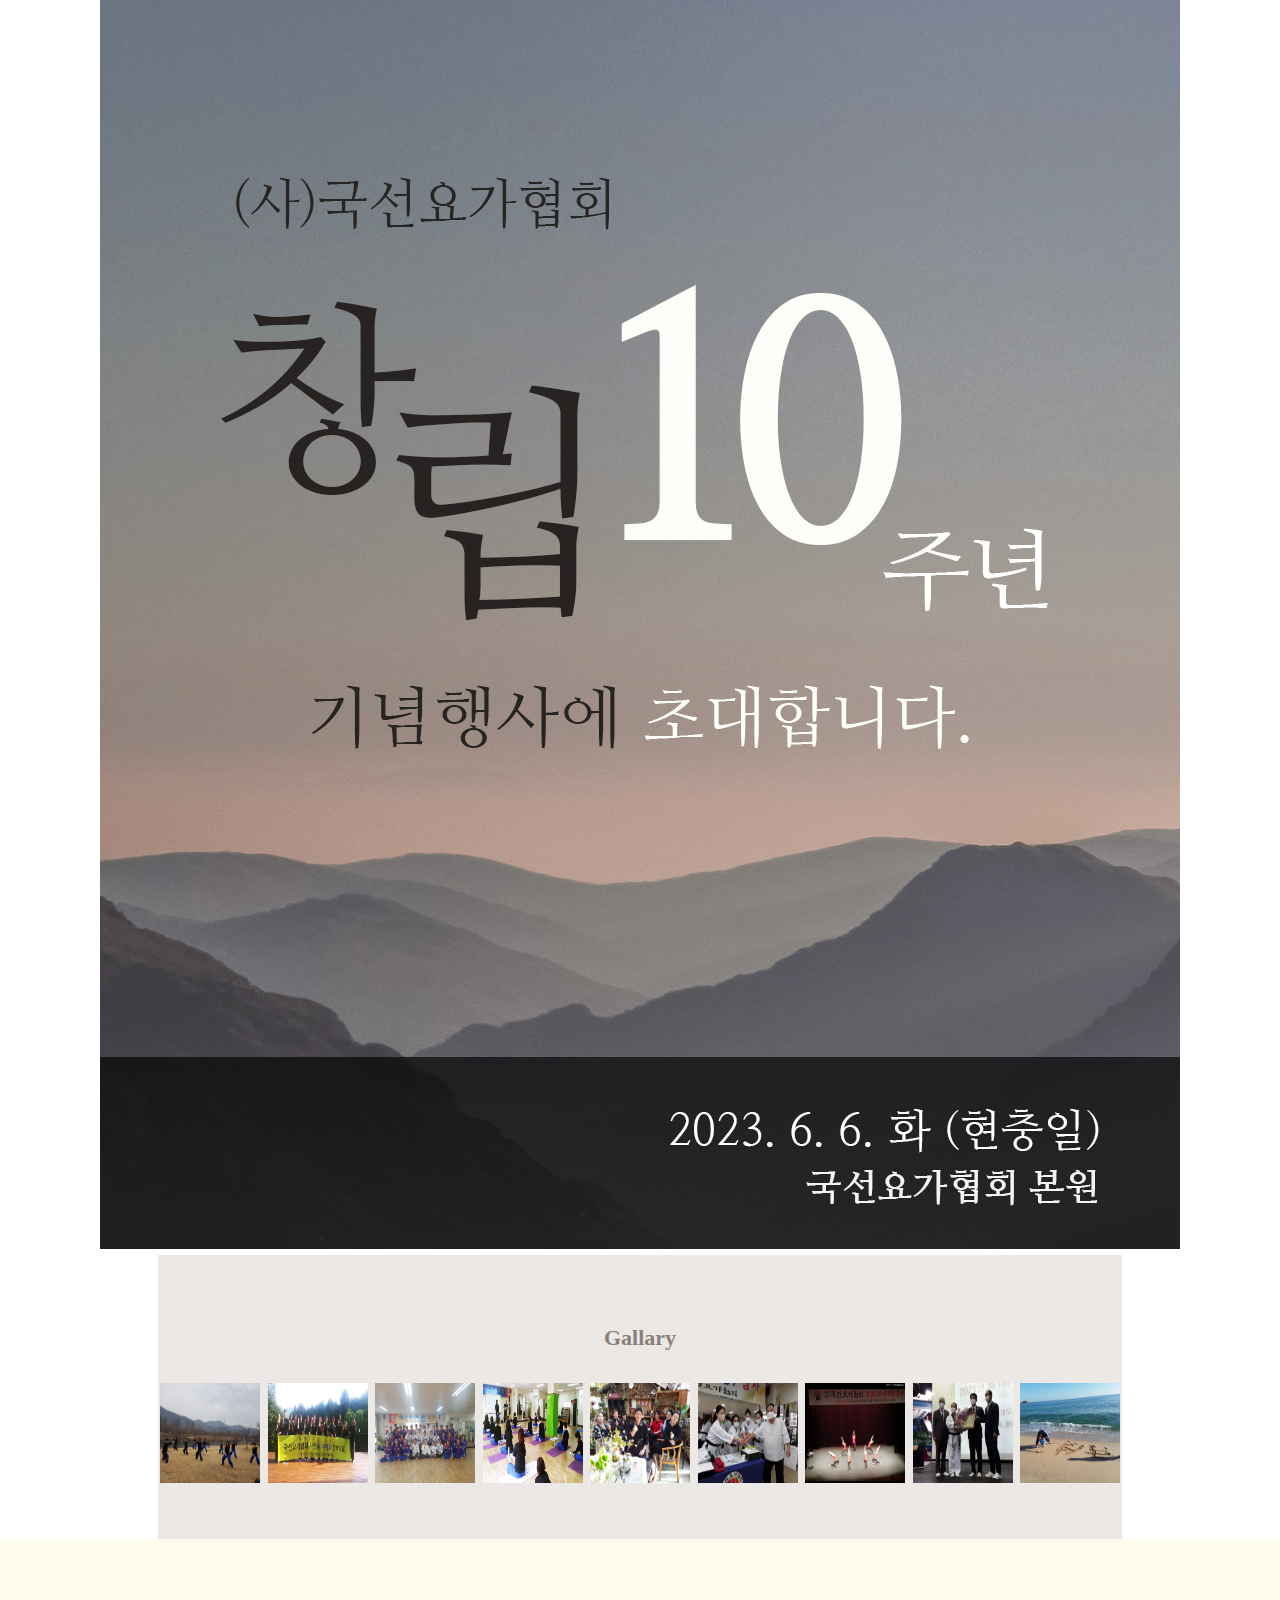
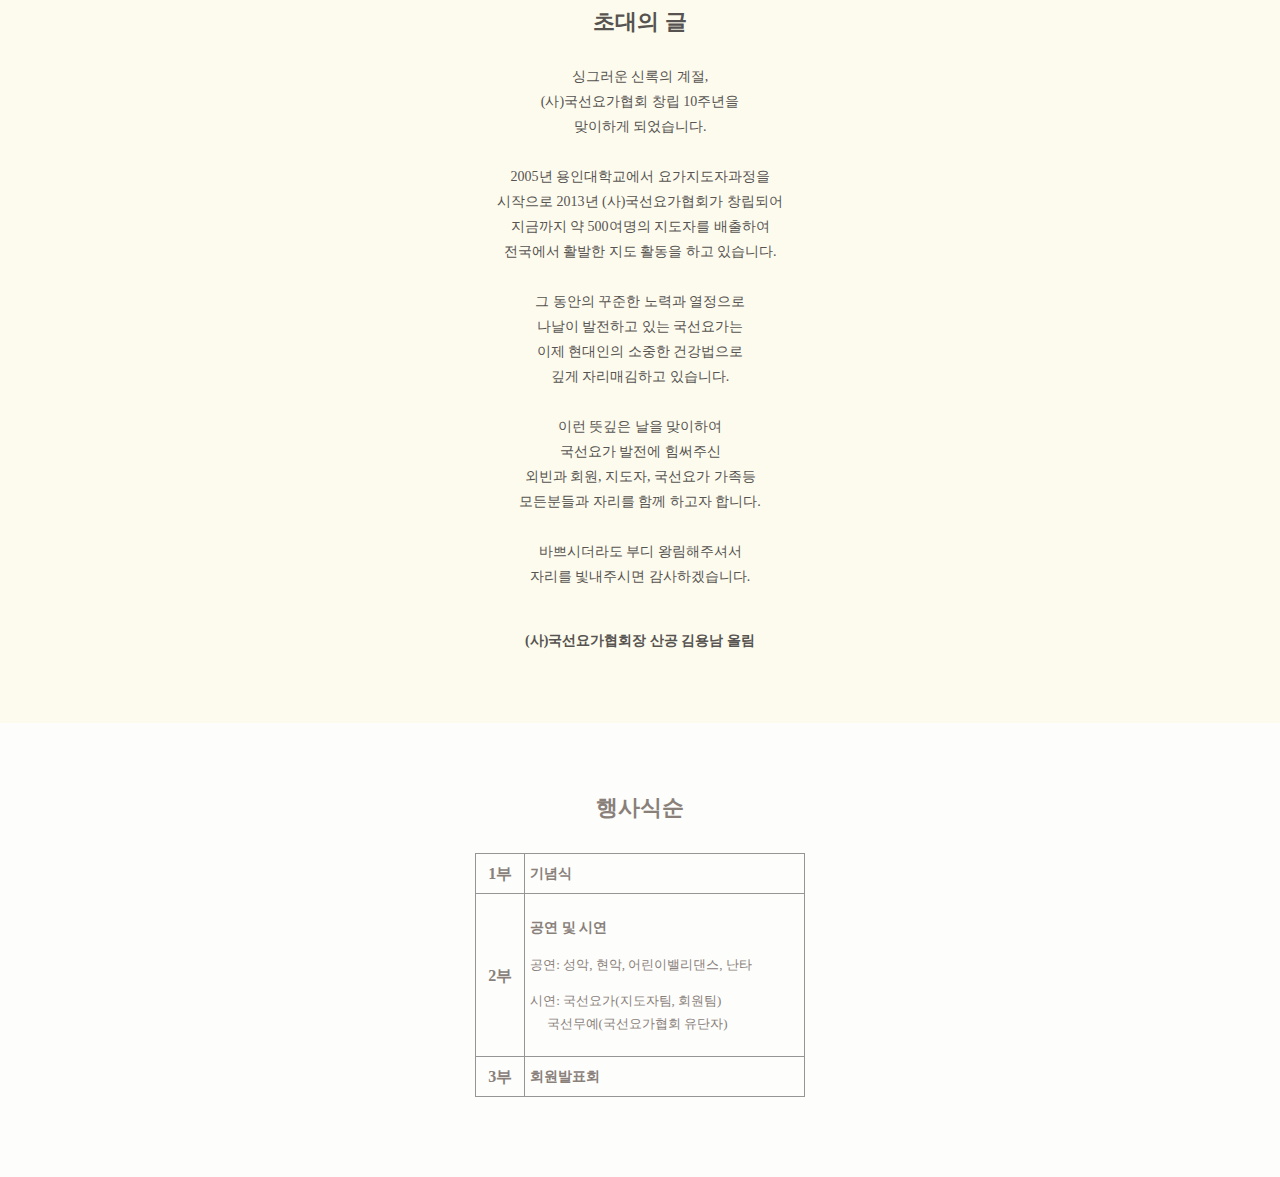
==== index.html @ 035c02eb "bg9" ====
<!DOCTYPE html>
<html lang="en">
<head>
    <link rel="stylesheet" href="css/styles.css" />
    <meta charset="UTF-8">
    <meta http-equiv="X-UA-Compatible" content="IE=edge">
    <meta name="viewport" content="width=device-width, initial-scale=1.0">
    <title>(사)국선요가협회 10주년 행사 초대장</title>
</head>
<body>
    <div class="content-wrap">
        <header class="screen-header">
            <!-- <div class="screen-header__sub-title">A Foundation 10 Years</div> -->
            <!-- <div class="screen-header__name">(사)국선요가협회</div> -->
            <!-- <div class="screen-header__title">창립 10주년</br>기념 행사</div> -->
            <!-- <div class="screen-header__10th">10th</div> -->
            <!-- <div class="screen-header__date">2023. 06. 06. 화 10:00AM (현충일)</div> -->
            <!-- <div class="screen-header__place">국선요가협회 본원</div> -->

            <div class="screen-header__img">
                <img src="./img/main.jpg" alt="main">
            </div>

            <!-- <div class="title__name">(사)국선요가협회</div>
            <div class="title__main">
                <div class="title__chang brown">창</div>
                <div class="title__lib brown">립</div>
                <div class="title__10">10</div>
                <div class="title__th brown">주년</div>
            </div>
            <div class="title__invite"> <span class="brown">기념행사에</span> 초대합니다.</div>
            <div class="title__date">2023. 6. 6. 화 (현충일)</div>
            <div class="title__place">국선요가협회 본원</div> -->
        </header>

        
        <main class="screen-main">
            <!-- <div class="screen-main__img-box">
                <img class="img-thumbnail" src="/img/main-yoga.jpg" alt="요가">
            </div> -->
            <div class="screen-main__gallary">
                <div class="text-title">Gallary</div>
                <div class="img-list">
                    <a href="img/photo01.jpg"><img class="gallary-img" src="img/photo01.jpg" alt="photo01"></a>
                    <a href="img/photo02.jpg"><img class="gallary-img" src="img/photo02.jpg" alt="photo02"></a>
                    <a href="img/photo03.jpg"><img class="gallary-img" src="img/photo03.jpg" alt="photo03"></a>
                    <a href="img/photo04.jpg"><img class="gallary-img" src="img/photo04.jpg" alt="photo04"></a>
                    <a href="img/photo05.jpg"><img class="gallary-img" src="img/photo05.jpg" alt="photo05"></a>
                    <a href="img/photo06.jpg"><img class="gallary-img" src="img/photo06.jpg" alt="photo06"></a>
                    <a href="img/photo07.jpg"><img class="gallary-img" src="img/photo07.jpg" alt="photo07"></a>
                    <a href="img/photo08.jpg"><img class="gallary-img" src="img/photo08.jpg" alt="photo08"></a>
                    <a href="img/photo09.jpg"><img class="gallary-img" src="img/photo09.jpg" alt="photo09"></a>
                </div>
            </div>

            <div class="screen-main__invite">
                <div class="text-title">초대의 글</div>
                <div class="text-contents">
                    싱그러운 신록의 계절, </br>
                    (사)국선요가협회 창립 10주년을</br>
                    맞이하게 되었습니다.</br></br>
                    2005년 용인대학교에서 요가지도자과정을</br>
                    시작으로 2013년 (사)국선요가협회가 창립되어</br>
                    지금까지 약 500여명의 지도자를 배출하여</br>
                    전국에서 활발한 지도 활동을 하고 있습니다.</br></br>
                    그 동안의 꾸준한 노력과 열정으로 </br>
                    나날이 발전하고 있는 국선요가는 </br>
                    이제 현대인의 소중한 건강법으로 </br>
                    깊게 자리매김하고 있습니다.</br></br>
                    이런 뜻깊은 날을 맞이하여</br>
                    국선요가 발전에 힘써주신</br>
                    외빈과 회원, 지도자, 국선요가 가족등</br>
                    모든분들과 자리를 함께 하고자 합니다.</br></br>
                    바쁘시더라도 부디 왕림해주셔서</br>
                    자리를 빛내주시면 감사하겠습니다.</br></br>
                    <p>(사)국선요가협회장 산공 김용남 올림</p>
                </div>
            </div>
            <div class="screen-main__event">
                <div class="text-title">행사식순</div>
                <div class="screen-main__event_tb">
                    <table>
                        <colgroup>
                            <col style="width:15%">
                            <col style="width:auto">
                        </colgroup>
                        <tbody>
                            <tr>
                                <th rowspan="1">1부</th>
                                <td class="event-order">기념식</td>
                            </tr>
                            <tr>
                                <th rowspan="1">2부</th>
                                <td>
                                    <p class="event-order">공연 및 시연</p>
                                    <p style="font-size: 13px;">공연: 성악, 현악, 어린이밸리댄스, 난타</p>
                                    <p style="font-size: 13px;">시연: 국선요가(지도자팀, 회원팀)</br>&nbsp;&nbsp;&nbsp;&nbsp;&nbsp;국선무예(국선요가협회 유단자)</p>
                                </td>
                            </tr>
                            <tr>
                                <th rowspan="1">3부</th>
                                <td class="event-order">회원발표회</td>
                            </tr>
                        </tbody>
                    </table>
                </div>
            </div>
            <!-- <div class="screen-main__gallary">
                <div class="text-title">Gallary</div>
                <div class="img-list">
                    <a href="img/photo01.jpg"><img class="gallary-img" src="img/photo01.jpg" alt="photo01"></a>
                    <a href="img/photo02.jpg"><img class="gallary-img" src="img/photo02.jpg" alt="photo02"></a>
                    <a href="img/photo03.jpg"><img class="gallary-img" src="img/photo03.jpg" alt="photo03"></a>
                    <a href="img/photo04.jpg"><img class="gallary-img" src="img/photo04.jpg" alt="photo04"></a>
                    <a href="img/photo05.jpg"><img class="gallary-img" src="img/photo05.jpg" alt="photo05"></a>
                    <a href="img/photo06.jpg"><img class="gallary-img" src="img/photo06.jpg" alt="photo06"></a>
                    <a href="img/photo07.jpg"><img class="gallary-img" src="img/photo07.jpg" alt="photo07"></a>
                    <a href="img/photo08.jpg"><img class="gallary-img" src="img/photo08.jpg" alt="photo08"></a>
                    <a href="img/photo09.jpg"><img class="gallary-img" src="img/photo09.jpg" alt="photo09"></a>
                </div>
            </div> -->
        </main>
    </div>
    <script src="js/main.js"></script>
</body>
</html>
---- css/styles.css ----
@media screen {
}

body {
  box-sizing: border-box;
  font-size: 14px;
  font-family: "Nanum Myeongjo", serif, "AppleMyungjo" !important;
  background-color: rgb(255, 255, 255);
  color: #89807a;
  margin: 0 auto;
}

.content-wrap {
  width: 100%;
  display: flex;
  flex-direction: column;
  /* align-items: center; */
}
.screen-header {
  /* margin: 10px 20px 0 20px; */
  /* padding-top: 70px; */
  width: 100%;
  /* height: 380px; */
  display: flex;
  flex-direction: column;
  align-items: center;
  text-align: center;
  /* background-color: #565350; */
  /* background-image: url(/img/bg.jpg);
  background-size: cover;
  background-attachment: initial; */
  color: #fdfef9;
  font-size: 17pt;
}
.screen-header__img img {
  width: 100%;
}
.brown {
  color: #a48a79;
}
.title__name {
  font-size: 13pt;
  margin-bottom: 30px;
}
.title__main {
  display: flex;
  position: relative;
  height: 100px;
}
.title__chang {
  position: absolute;
  font-size: 50pt;
  left: -160px;
}
.title__lib {
  position: absolute;
  font-size: 55pt;
  top: 30px;
  left: -110px;
}
.title__10 {
  position: absolute;
  font-size: 100pt;
  letter-spacing: -30px;
  left: -50px;
}
.title__th {
  position: absolute;
  font-size: 25pt;
  right: -150px;
  top: 75px;
}
.title__invite {
  margin-top: 35px;
}
.title__date {
  margin-top: 110px;
  color: #c0b8b0;
  font-size: 17px;
  letter-spacing: -2px;
}
.title__place {
  margin-top: 7px;
  color: #c0b8b0;
  font-size: 14px;
  letter-spacing: -2px;
}

/* 
.screen-header__sub-title {
  font-family: "Noto Serif KR", serif;
  font-size: 9pt;
}
.screen-header__10th {
  margin: 15px 0;
  font-family: "Playfair Display", serif;
  font-size: 65px;
}
.screen-header__name {
  margin-top: 15px;
  margin-bottom: 15px;
  font-size: 16px;
}
.screen-header__title {
  font-size: 42px;
  margin: 20px 0;
  line-height: 55px;
  margin-bottom: 15px;
}
.screen-header__date {
  font-size: 15px;
  font-weight: 600;
  margin-top: 30px;
  margin-bottom: 10px;
  padding: 10px;
  border: 1px solid rgb(192, 184, 238);
  background-color: rgb(124, 109, 153);
  width: 280px;
  color: #fefefe;
  border-radius: 20px;
}
.screen-header__place {
  font-size: 13px;
  font-weight: 800;
  margin-top: 5px;
} */
.screen-main {
  display: flex;
  flex-direction: column;
  align-items: center;
  margin: 0;
  /* padding-top: 30px; */
  color: #89807a;
  text-align: center;
}
.screen-main__img-box {
  margin-bottom: 90px;
  width: 100%;
  height: 250px;
  overflow: hidden;
  align-items: center;
}
.img-thumbnail {
  width: 100%;
  height: 100%;
  object-fit: cover;
}
.screen-main__invite {
  /* margin-bottom: 40px; */
  line-height: 25px;
  background-color: #fdfbee;
  width: 100%;
  color: #565350;
}
.text-title {
  font-size: 22px;
  font-weight: 600;
  margin: 70px 0 30px 0;
}

.text-contents {
  margin-bottom: 40px;
  font-weight: 500;
}
.text-contents p {
  font-weight: 700;
  margin-bottom: 70px;
}
.screen-main__event {
  margin: 0;
  display: flex;
  flex-direction: column;
  align-items: center;
  background-color: #fdfdfb;
  width: 100%;
}
.screen-main__event__text-title {
  font-size: 20px;
}
.screen-main__event_tb td {
  text-align: start;
}
table {
  border-collapse: collapse;
  font-size: 16px;
  line-height: 23px;
  width: 330px;
  margin-bottom: 80px;
}
th {
  font-weight: 800;
}
td {
  padding: 8px 5px;
}
.event-order {
  font-weight: 600;
  font-size: 14px;
}
.screen-main__event_tb th,
td {
  border: 0.5px solid rgb(149, 149, 149);
}
.screen-main__gallary {
  /* margin-bottom: 50px; */
  background-color: #ebe8e5;
}

.img-list {
  margin-bottom: 50px;
}
.gallary-img {
  width: 100px;
  height: 100px;
  padding: 2px;
}
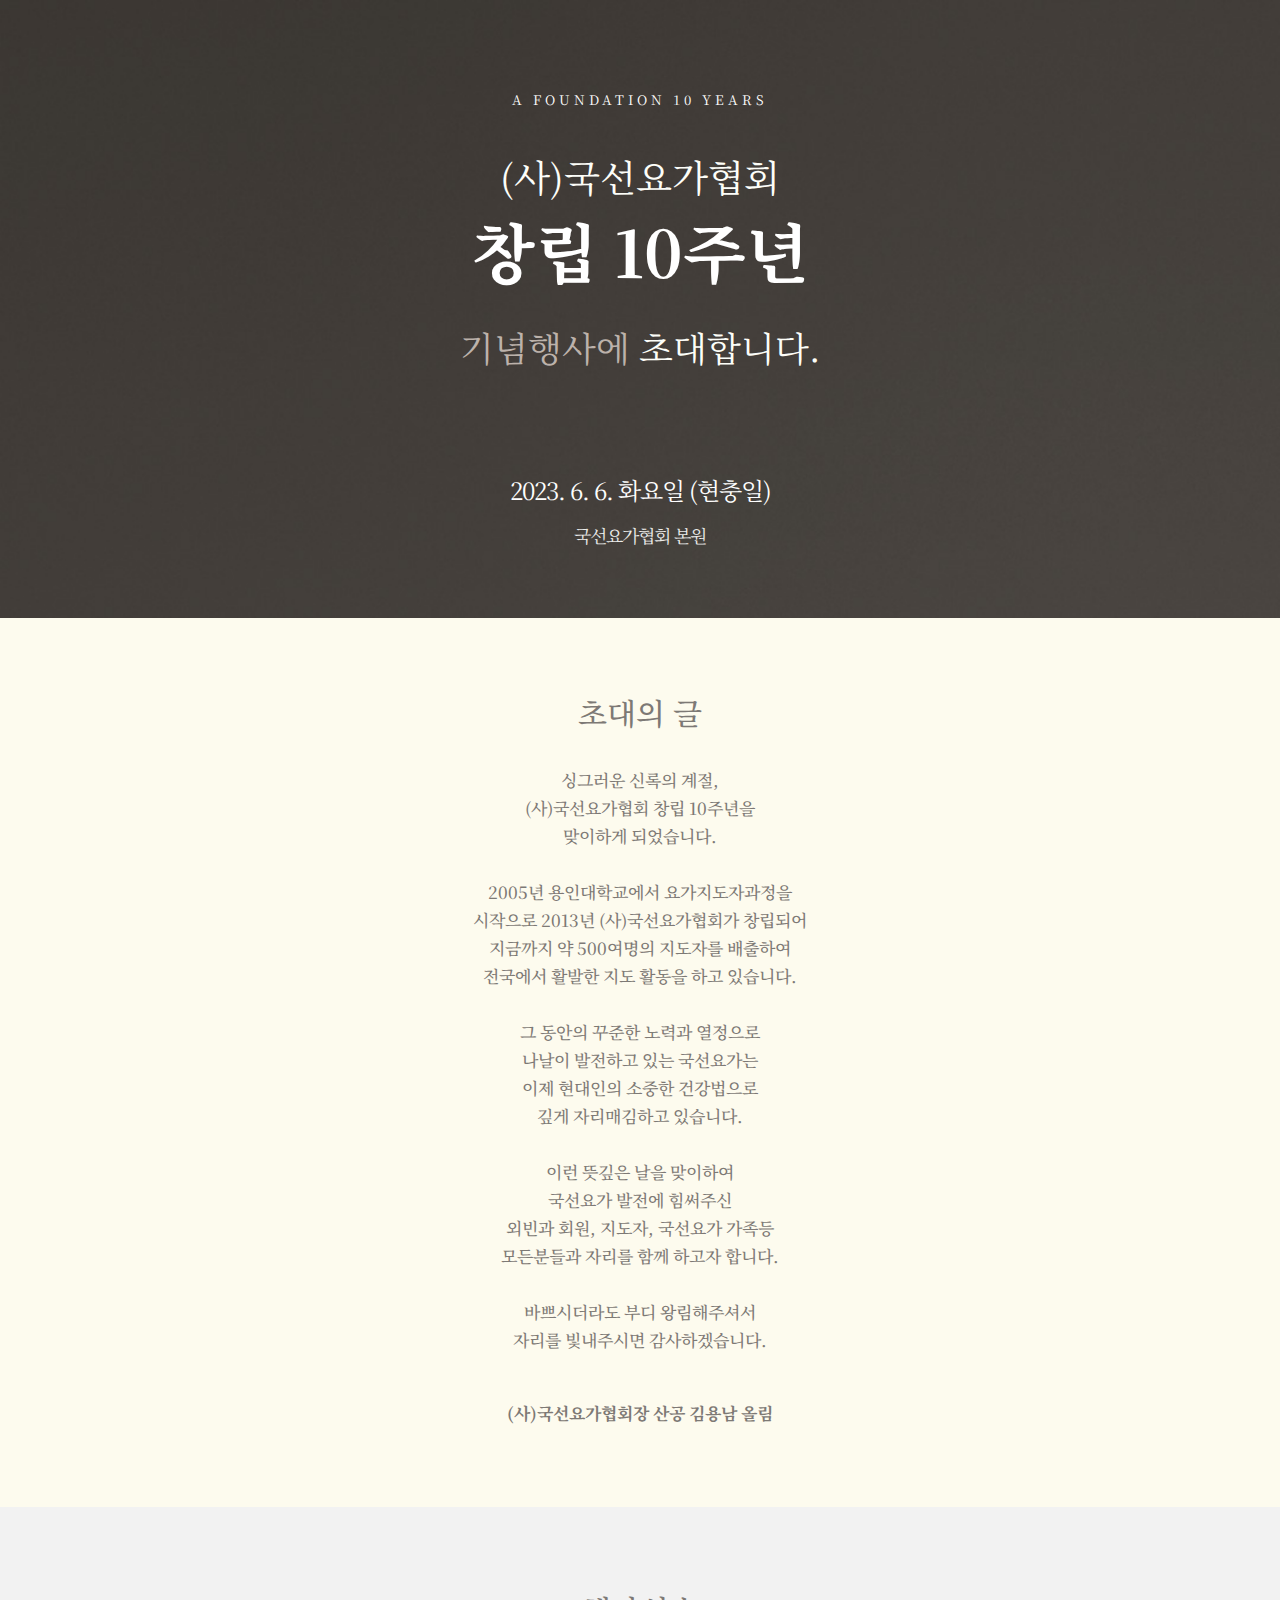
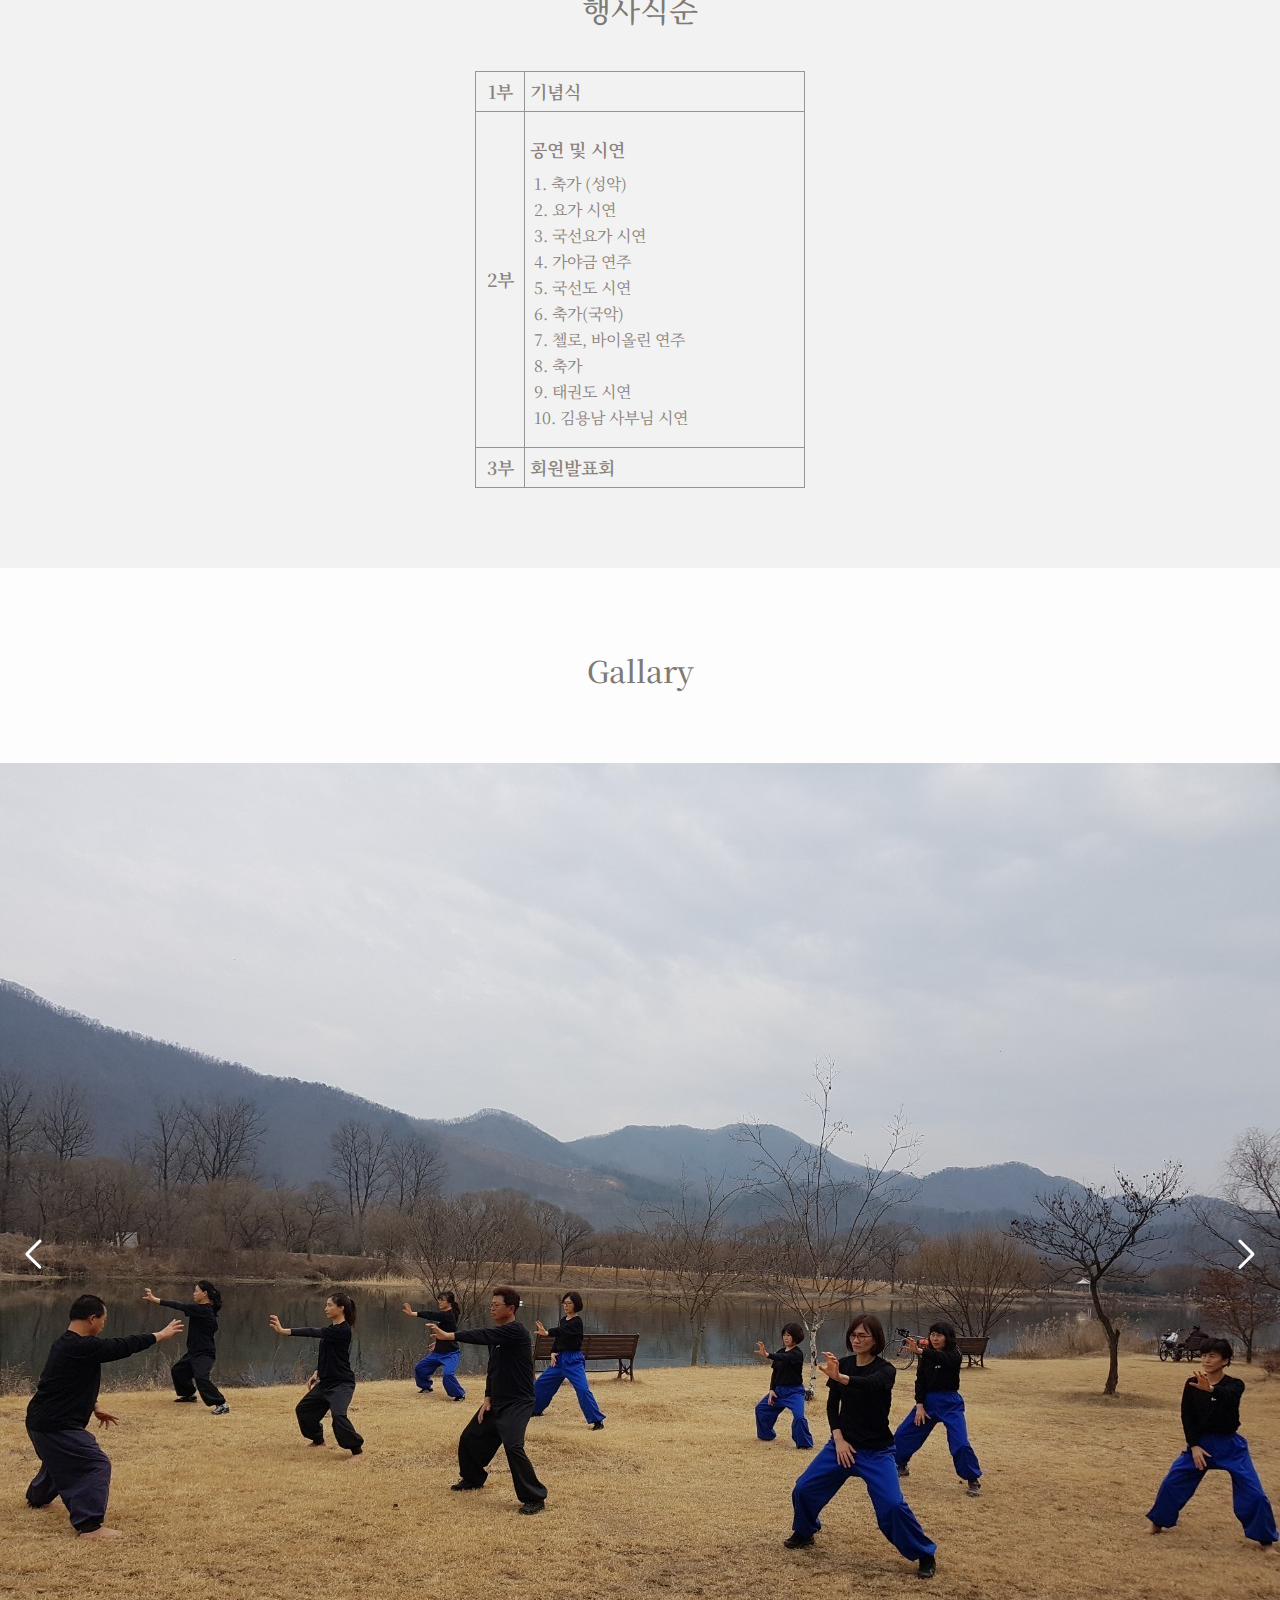
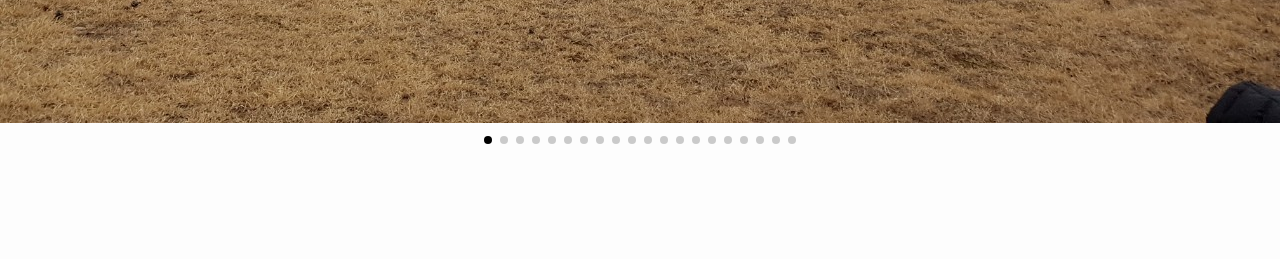
==== commit f223a62c: "edit" ====
--- a/index.html
+++ b/index.html
@@ -2,6 +2,13 @@
 <html lang="en">
 <head>
     <link rel="stylesheet" href="css/styles.css" />
+
+    <link rel="stylesheet" href="https://unpkg.com/swiper@8/swiper-bundle.min.css"/>
+    <script src="https://unpkg.com/swiper@8/swiper-bundle.min.js"></script>
+    
+    <link rel="preconnect" href="https://fonts.googleapis.com">
+<link rel="preconnect" href="https://fonts.gstatic.com" crossorigin>
+<link href="https://fonts.googleapis.com/css2?family=Noto+Serif+KR:wght@300;400;500;600;700;900&family=Open+Sans:wght@400;600;700&display=swap" rel="stylesheet">
     <meta charset="UTF-8">
     <meta http-equiv="X-UA-Compatible" content="IE=edge">
     <meta name="viewport" content="width=device-width, initial-scale=1.0">
@@ -10,49 +17,18 @@
 <body>
     <div class="content-wrap">
         <header class="screen-header">
-            <!-- <div class="screen-header__sub-title">A Foundation 10 Years</div> -->
-            <!-- <div class="screen-header__name">(사)국선요가협회</div> -->
-            <!-- <div class="screen-header__title">창립 10주년</br>기념 행사</div> -->
-            <!-- <div class="screen-header__10th">10th</div> -->
-            <!-- <div class="screen-header__date">2023. 06. 06. 화 10:00AM (현충일)</div> -->
-            <!-- <div class="screen-header__place">국선요가협회 본원</div> -->
-
-            <div class="screen-header__img">
-                <img src="./img/main.jpg" alt="main">
-            </div>
-
-            <!-- <div class="title__name">(사)국선요가협회</div>
-            <div class="title__main">
-                <div class="title__chang brown">창</div>
-                <div class="title__lib brown">립</div>
-                <div class="title__10">10</div>
-                <div class="title__th brown">주년</div>
-            </div>
+
+            <div class="screen-header__sub-title">A FOUNDATION 10 YEARS</div>
+            <div class="title__name">(사)국선요가협회</div>
+            <div class="title__main">창립 10주년</div>
             <div class="title__invite"> <span class="brown">기념행사에</span> 초대합니다.</div>
-            <div class="title__date">2023. 6. 6. 화 (현충일)</div>
-            <div class="title__place">국선요가협회 본원</div> -->
+            <div class="title__date">2023. 6. 6. 화요일 (현충일)</div>
+            <div class="title__place">국선요가협회 본원</div>
         </header>
 
+        <!-- <div class="title__img"><img src="./img/bg.jpg" alt=""></div> -->
         
         <main class="screen-main">
-            <!-- <div class="screen-main__img-box">
-                <img class="img-thumbnail" src="/img/main-yoga.jpg" alt="요가">
-            </div> -->
-            <div class="screen-main__gallary">
-                <div class="text-title">Gallary</div>
-                <div class="img-list">
-                    <a href="img/photo01.jpg"><img class="gallary-img" src="img/photo01.jpg" alt="photo01"></a>
-                    <a href="img/photo02.jpg"><img class="gallary-img" src="img/photo02.jpg" alt="photo02"></a>
-                    <a href="img/photo03.jpg"><img class="gallary-img" src="img/photo03.jpg" alt="photo03"></a>
-                    <a href="img/photo04.jpg"><img class="gallary-img" src="img/photo04.jpg" alt="photo04"></a>
-                    <a href="img/photo05.jpg"><img class="gallary-img" src="img/photo05.jpg" alt="photo05"></a>
-                    <a href="img/photo06.jpg"><img class="gallary-img" src="img/photo06.jpg" alt="photo06"></a>
-                    <a href="img/photo07.jpg"><img class="gallary-img" src="img/photo07.jpg" alt="photo07"></a>
-                    <a href="img/photo08.jpg"><img class="gallary-img" src="img/photo08.jpg" alt="photo08"></a>
-                    <a href="img/photo09.jpg"><img class="gallary-img" src="img/photo09.jpg" alt="photo09"></a>
-                </div>
-            </div>
-
             <div class="screen-main__invite">
                 <div class="text-title">초대의 글</div>
                 <div class="text-contents">
@@ -93,8 +69,16 @@
                                 <th rowspan="1">2부</th>
                                 <td>
                                     <p class="event-order">공연 및 시연</p>
-                                    <p style="font-size: 13px;">공연: 성악, 현악, 어린이밸리댄스, 난타</p>
-                                    <p style="font-size: 13px;">시연: 국선요가(지도자팀, 회원팀)</br>&nbsp;&nbsp;&nbsp;&nbsp;&nbsp;국선무예(국선요가협회 유단자)</p>
+                                    <p class="event-order-sub">&nbsp;1. 축가 (성악)</p>
+                                    <p class="event-order-sub">&nbsp;2. 요가 시연</p>
+                                    <p class="event-order-sub">&nbsp;3. 국선요가 시연</p>
+                                    <p class="event-order-sub">&nbsp;4. 가야금 연주</p>
+                                    <p class="event-order-sub">&nbsp;5. 국선도 시연</p>
+                                    <p class="event-order-sub">&nbsp;6. 축가(국악)</p>
+                                    <p class="event-order-sub">&nbsp;7. 첼로, 바이올린 연주</p>
+                                    <p class="event-order-sub">&nbsp;8. 축가</p>
+                                    <p class="event-order-sub">&nbsp;9. 태권도 시연</p>
+                                    <p class="event-order-sub">&nbsp;10. 김용남 사부님 시연</p>
                                 </td>
                             </tr>
                             <tr>
@@ -105,22 +89,114 @@
                     </table>
                 </div>
             </div>
-            <!-- <div class="screen-main__gallary">
-                <div class="text-title">Gallary</div>
-                <div class="img-list">
-                    <a href="img/photo01.jpg"><img class="gallary-img" src="img/photo01.jpg" alt="photo01"></a>
-                    <a href="img/photo02.jpg"><img class="gallary-img" src="img/photo02.jpg" alt="photo02"></a>
-                    <a href="img/photo03.jpg"><img class="gallary-img" src="img/photo03.jpg" alt="photo03"></a>
-                    <a href="img/photo04.jpg"><img class="gallary-img" src="img/photo04.jpg" alt="photo04"></a>
-                    <a href="img/photo05.jpg"><img class="gallary-img" src="img/photo05.jpg" alt="photo05"></a>
-                    <a href="img/photo06.jpg"><img class="gallary-img" src="img/photo06.jpg" alt="photo06"></a>
-                    <a href="img/photo07.jpg"><img class="gallary-img" src="img/photo07.jpg" alt="photo07"></a>
-                    <a href="img/photo08.jpg"><img class="gallary-img" src="img/photo08.jpg" alt="photo08"></a>
-                    <a href="img/photo09.jpg"><img class="gallary-img" src="img/photo09.jpg" alt="photo09"></a>
+
+
+            <div class="text-title">Gallary</div>
+                <!-- Slider main container -->
+                <div class="swiper">
+                    <!-- Additional required wrapper -->
+                    <div class="swiper-wrapper">
+                        <!-- Slides -->
+                        <div class="swiper-slide">
+                            <img class="gallary-img" src="img/photo01.jpg" alt="photo01">
+                        </div>
+                        <div class="swiper-slide">
+                            <img class="gallary-img" src="img/photo02.jpg" alt="photo02">
+                        </div>
+                        <div class="swiper-slide">
+                            <img class="gallary-img" src="img/photo03.jpg" alt="photo03">
+                        </div>
+                        <div class="swiper-slide">
+                            <img class="gallary-img" src="img/photo04.jpg" alt="photo04">
+                        </div>
+                        <div class="swiper-slide">
+                            <img class="gallary-img" src="img/photo05.jpg" alt="photo05">
+                        </div>
+                        <div class="swiper-slide">
+                            <img class="gallary-img" src="img/photo06.jpg" alt="photo06">
+                        </div>
+                        <div class="swiper-slide">
+                            <img class="gallary-img" src="img/photo07.jpg" alt="photo07">
+                        </div>
+                        <div class="swiper-slide">
+                            <img class="gallary-img" src="img/photo08.jpg" alt="photo08">
+                        </div>
+                        <div class="swiper-slide">
+                            <img class="gallary-img" src="img/photo09.jpg" alt="photo09">
+                        </div>
+                        <div class="swiper-slide">
+                            <img class="gallary-img" src="img/photo10.jpg" alt="photo10">
+                        </div>
+                        <div class="swiper-slide">
+                            <img class="gallary-img" src="img/photo11.jpg" alt="photo11">
+                        </div>
+                        <div class="swiper-slide">
+                            <img class="gallary-img" src="img/photo12.jpg" alt="photo12">
+                        </div>
+                        <div class="swiper-slide">
+                            <img class="gallary-img" src="img/photo13.jpg" alt="photo13">
+                        </div>
+                        <div class="swiper-slide">
+                            <img class="gallary-img" src="img/photo14.jpg" alt="photo14">
+                        </div>
+                        <div class="swiper-slide">
+                            <img class="gallary-img" src="img/photo15.jpg" alt="photo15">
+                        </div>
+                        <div class="swiper-slide">
+                            <img class="gallary-img" src="img/photo16.jpg" alt="photo16">
+                        </div>
+                        <!-- <div class="swiper-slide">
+                            <img class="gallary-img" src="img/photo17.jpg" alt="photo17">
+                        </div> -->
+                        <div class="swiper-slide">
+                            <img class="gallary-img" src="img/photo18.jpg" alt="photo18">
+                        </div>
+                        <div class="swiper-slide">
+                            <img class="gallary-img" src="img/photo19.jpg" alt="photo19">
+                        </div>
+                        <div class="swiper-slide">
+                            <img class="gallary-img" src="img/photo20.jpg" alt="photo20">
+                        </div>
+                        <div class="swiper-slide">
+                            <img class="gallary-img" src="img/photo21.jpg" alt="photo21">
+                        </div>
+                    </div>
+                    <!-- If we need pagination -->
+                    <div class="swiper-pagination"></div>
+
+                    <!-- If we need navigation buttons -->
+                    <div class="swiper-button-prev"></div>
+                    <div class="swiper-button-next"></div>
+                    
                 </div>
-            </div> -->
+
+
+
         </main>
     </div>
-    <script src="js/main.js"></script>
+    <script>
+        const swiper = new Swiper('.swiper', {
+          // Optional parameters
+          direction: 'horizontal',
+          loop: true,
+    
+          // If we need pagination
+          pagination: {
+            el: '.swiper-pagination',
+          },
+    
+          // Navigation arrows
+          navigation: {
+            nextEl: '.swiper-button-next',
+            prevEl: '.swiper-button-prev',
+          },
+    
+          // And if we need scrollbar
+          scrollbar: {
+            el: '.swiper-scrollbar',
+          },
+        });
+    
+    </script>
 </body>
 </html>--- a/css/styles.css
+++ b/css/styles.css
@@ -1,12 +1,11 @@
-@media screen {
-}
-
 body {
   box-sizing: border-box;
-  font-size: 14px;
-  font-family: "Nanum Myeongjo", serif, "AppleMyungjo" !important;
+  font-size: 17px;
+  font-family: "Noto Serif KR", serif;
+  /* font-family: 'Open Sans', sans-serif; */
+  /* font-family: "Nanum Myeongjo", serif, "AppleMyungjo" !important; */
   background-color: rgb(255, 255, 255);
-  color: #89807a;
+  color: #9b938e;
   margin: 0 auto;
 }
 
@@ -14,129 +13,74 @@
   width: 100%;
   display: flex;
   flex-direction: column;
-  /* align-items: center; */
 }
 .screen-header {
-  /* margin: 10px 20px 0 20px; */
-  /* padding-top: 70px; */
   width: 100%;
-  /* height: 380px; */
-  display: flex;
-  flex-direction: column;
-  align-items: center;
+  /* display: flex; */
+  /* flex-direction: column; */
+  /* align-items: center; */
   text-align: center;
-  /* background-color: #565350; */
-  /* background-image: url(/img/bg.jpg);
+  color: #fdfef9;
+  background-color: #333333;
+  background-image: url(/img/bg-dark.jpg);
+  background-repeat: no-repeat;
   background-size: cover;
-  background-attachment: initial; */
-  color: #fdfef9;
-  font-size: 17pt;
 }
-.screen-header__img img {
-  width: 100%;
+
+.brown {
+  color: #bcb2ab;
 }
-.brown {
-  color: #a48a79;
+.title__img {
+  display: inline-block;
+}
+.screen-header__sub-title {
+  margin-top: 90px;
+  font-size: 10pt;
+  color: #ffffff;
+  letter-spacing: 4px;
 }
 .title__name {
-  font-size: 13pt;
-  margin-bottom: 30px;
+  font-size: 28pt;
+  margin-top: 40px;
+  /* margin-bottom: 10px; */
 }
 .title__main {
-  display: flex;
-  position: relative;
-  height: 100px;
-}
-.title__chang {
-  position: absolute;
-  font-size: 50pt;
-  left: -160px;
-}
-.title__lib {
-  position: absolute;
-  font-size: 55pt;
-  top: 30px;
-  left: -110px;
-}
-.title__10 {
-  position: absolute;
-  font-size: 100pt;
-  letter-spacing: -30px;
-  left: -50px;
-}
-.title__th {
-  position: absolute;
-  font-size: 25pt;
-  right: -150px;
-  top: 75px;
+  font-size: 65px;
+  font-weight: 700;
+  color: #ffffff;
 }
 .title__invite {
-  margin-top: 35px;
+  margin-top: 25px;
+  font-size: 35px;
+  font-weight: 400;
 }
 .title__date {
-  margin-top: 110px;
-  color: #c0b8b0;
-  font-size: 17px;
-  letter-spacing: -2px;
+  margin-top: 100px;
+  color: #fefefe;
+  font-size: 24px;
+  letter-spacing: -1px;
 }
 .title__place {
-  margin-top: 7px;
-  color: #c0b8b0;
-  font-size: 14px;
-  letter-spacing: -2px;
+  margin-top: 15px;
+  margin-bottom: 70px;
+  color: #ebebea;
+  font-size: 18px;
+  letter-spacing: -1px;
 }
 
-/* 
-.screen-header__sub-title {
-  font-family: "Noto Serif KR", serif;
-  font-size: 9pt;
-}
-.screen-header__10th {
-  margin: 15px 0;
-  font-family: "Playfair Display", serif;
-  font-size: 65px;
-}
-.screen-header__name {
-  margin-top: 15px;
-  margin-bottom: 15px;
-  font-size: 16px;
-}
-.screen-header__title {
-  font-size: 42px;
-  margin: 20px 0;
-  line-height: 55px;
-  margin-bottom: 15px;
-}
-.screen-header__date {
-  font-size: 15px;
-  font-weight: 600;
-  margin-top: 30px;
-  margin-bottom: 10px;
-  padding: 10px;
-  border: 1px solid rgb(192, 184, 238);
-  background-color: rgb(124, 109, 153);
-  width: 280px;
-  color: #fefefe;
-  border-radius: 20px;
-}
-.screen-header__place {
-  font-size: 13px;
-  font-weight: 800;
-  margin-top: 5px;
-} */
 .screen-main {
   display: flex;
   flex-direction: column;
   align-items: center;
   margin: 0;
-  /* padding-top: 30px; */
   color: #89807a;
   text-align: center;
+  background-color: #fdfdfd;
 }
 .screen-main__img-box {
   margin-bottom: 90px;
   width: 100%;
-  height: 250px;
+  /* height: 250px; */
   overflow: hidden;
   align-items: center;
 }
@@ -146,20 +90,20 @@
   object-fit: cover;
 }
 .screen-main__invite {
-  /* margin-bottom: 40px; */
-  line-height: 25px;
+  line-height: 28px;
   background-color: #fdfbee;
   width: 100%;
-  color: #565350;
+  color: #7d7975;
 }
 .text-title {
-  font-size: 22px;
-  font-weight: 600;
-  margin: 70px 0 30px 0;
+  font-size: 30px;
+  font-weight: 500;
+  margin: 80px 0 40px 0;
+  color: #7d7975;
 }
 
 .text-contents {
-  margin-bottom: 40px;
+  margin-bottom: 80px;
   font-weight: 500;
 }
 .text-contents p {
@@ -171,8 +115,8 @@
   display: flex;
   flex-direction: column;
   align-items: center;
-  background-color: #fdfdfb;
   width: 100%;
+  background-color: #f2f2f2;
 }
 .screen-main__event__text-title {
   font-size: 20px;
@@ -182,35 +126,54 @@
 }
 table {
   border-collapse: collapse;
-  font-size: 16px;
+  font-size: 18px;
   line-height: 23px;
   width: 330px;
   margin-bottom: 80px;
 }
 th {
-  font-weight: 800;
+  font-weight: 600;
 }
 td {
   padding: 8px 5px;
 }
 .event-order {
   font-weight: 600;
-  font-size: 14px;
+  font-size: 18px;
+}
+.event-order-sub {
+  font-size: 12pt;
+  line-height: 10px !important;
 }
 .screen-main__event_tb th,
 td {
   border: 0.5px solid rgb(149, 149, 149);
 }
-.screen-main__gallary {
-  /* margin-bottom: 50px; */
-  background-color: #ebe8e5;
+.gallary-img {
+  width: 100%;
+}
+.swiper {
+  width: 100%;
+  margin-bottom: 100px;
+}
+.swiper-wrapper {
+  display: flex;
+  align-items: center;
+  margin: 30px 0;
 }
 
-.img-list {
-  margin-bottom: 50px;
+.swiper-button-prev,
+.swiper-button-next {
+  padding: 10px;
 }
-.gallary-img {
-  width: 100px;
-  height: 100px;
-  padding: 2px;
+
+.swiper-button-prev:after,
+.swiper-button-next:after {
+  font-size: 1.8rem !important;
+  font-weight: 1000 !important;
+  color: #fefefe;
 }
+
+.swiper-pagination-bullet {
+  background: black !important;
+}
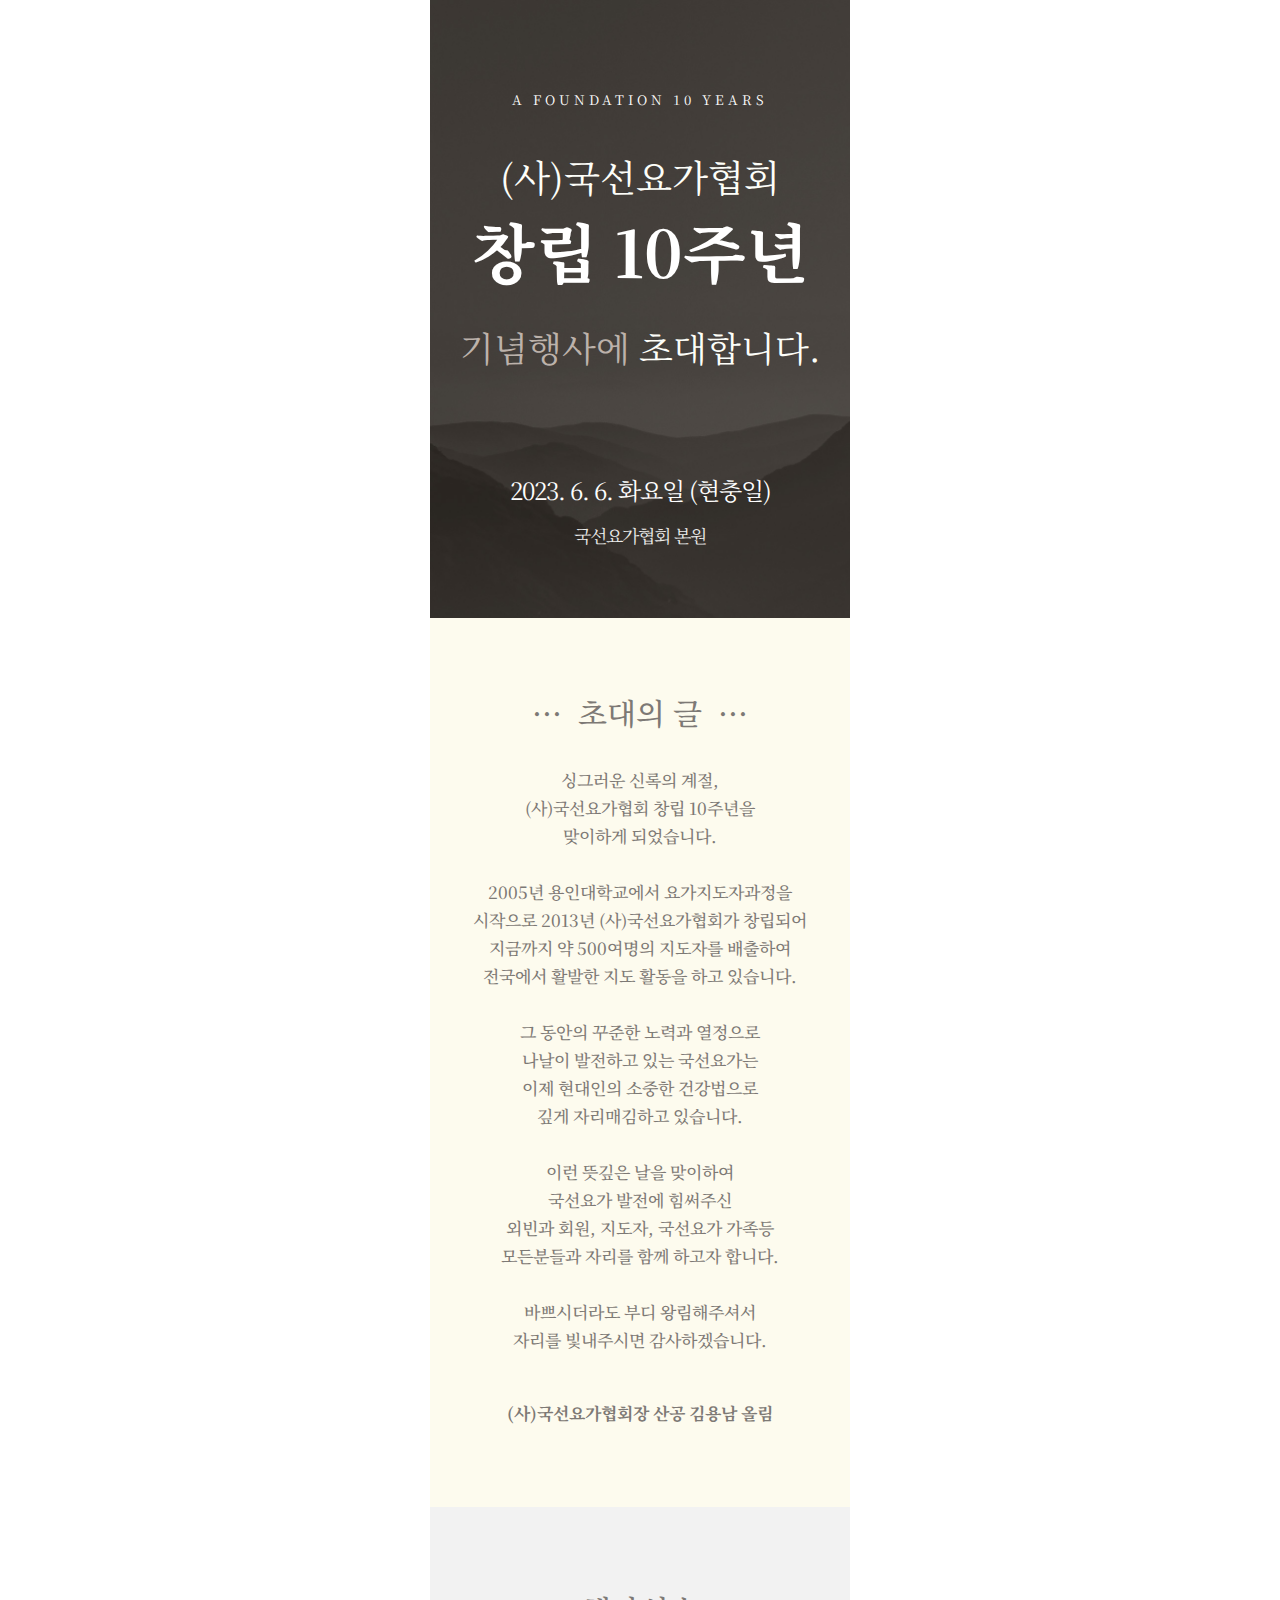
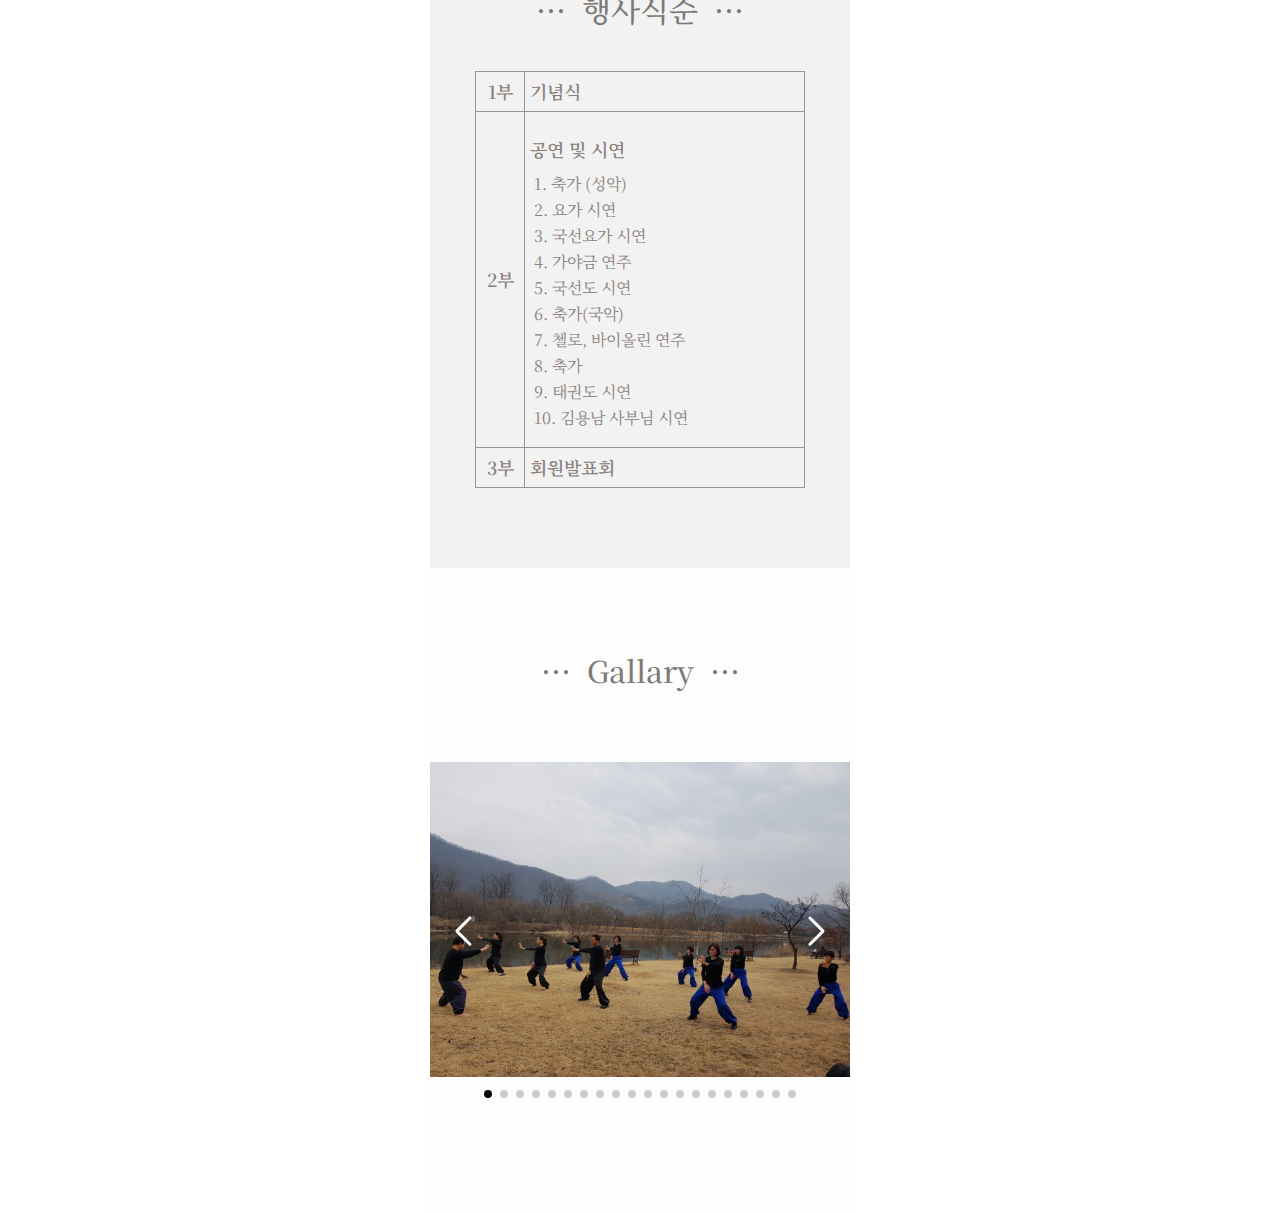
==== commit f7bf501b: "edit8" ====
--- a/index.html
+++ b/index.html
@@ -30,7 +30,7 @@
         
         <main class="screen-main">
             <div class="screen-main__invite">
-                <div class="text-title">초대의 글</div>
+                <div class="text-title">···&nbsp; 초대의 글 &nbsp;···</div>
                 <div class="text-contents">
                     싱그러운 신록의 계절, </br>
                     (사)국선요가협회 창립 10주년을</br>
@@ -53,7 +53,7 @@
                 </div>
             </div>
             <div class="screen-main__event">
-                <div class="text-title">행사식순</div>
+                <div class="text-title">···&nbsp; 행사식순 &nbsp;···</div>
                 <div class="screen-main__event_tb">
                     <table>
                         <colgroup>
@@ -91,7 +91,7 @@
             </div>
 
 
-            <div class="text-title">Gallary</div>
+            <div class="text-title">···&nbsp; Gallary &nbsp;···</div>
                 <!-- Slider main container -->
                 <div class="swiper">
                     <!-- Additional required wrapper -->
--- a/css/styles.css
+++ b/css/styles.css
@@ -2,27 +2,26 @@
   box-sizing: border-box;
   font-size: 17px;
   font-family: "Noto Serif KR", serif;
-  /* font-family: 'Open Sans', sans-serif; */
-  /* font-family: "Nanum Myeongjo", serif, "AppleMyungjo" !important; */
   background-color: rgb(255, 255, 255);
   color: #9b938e;
   margin: 0 auto;
+  display: flex;
+  flex-direction: column;
+  align-items: center;
 }
 
 .content-wrap {
-  width: 100%;
+  width: 420px;
+  /* width: 100%; */
   display: flex;
   flex-direction: column;
 }
 .screen-header {
   width: 100%;
-  /* display: flex; */
-  /* flex-direction: column; */
-  /* align-items: center; */
   text-align: center;
   color: #fdfef9;
   background-color: #333333;
-  background-image: url(/img/bg-dark.jpg);
+  background-image: url("https://yuneelee.github.io/InviteYoga/img/bg-dark.jpg");
   background-repeat: no-repeat;
   background-size: cover;
 }
@@ -42,7 +41,6 @@
 .title__name {
   font-size: 28pt;
   margin-top: 40px;
-  /* margin-bottom: 10px; */
 }
 .title__main {
   font-size: 65px;
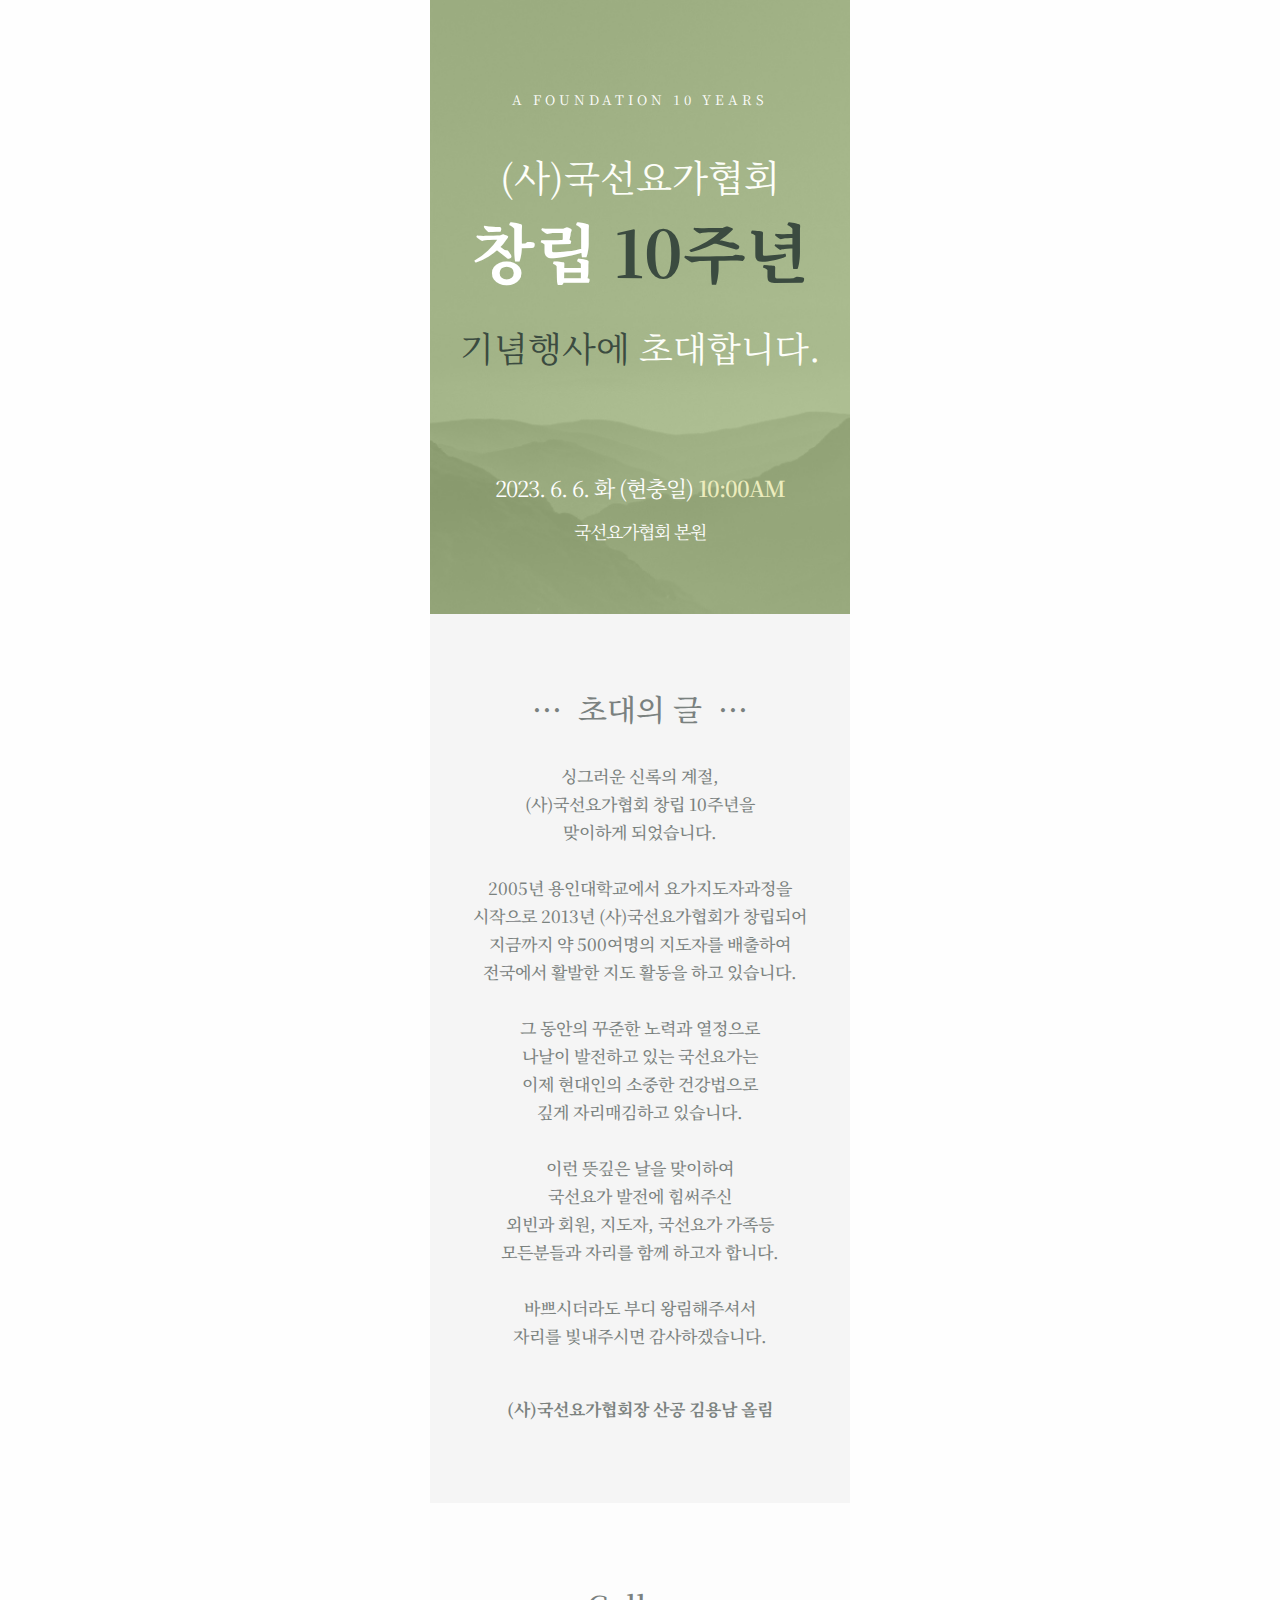
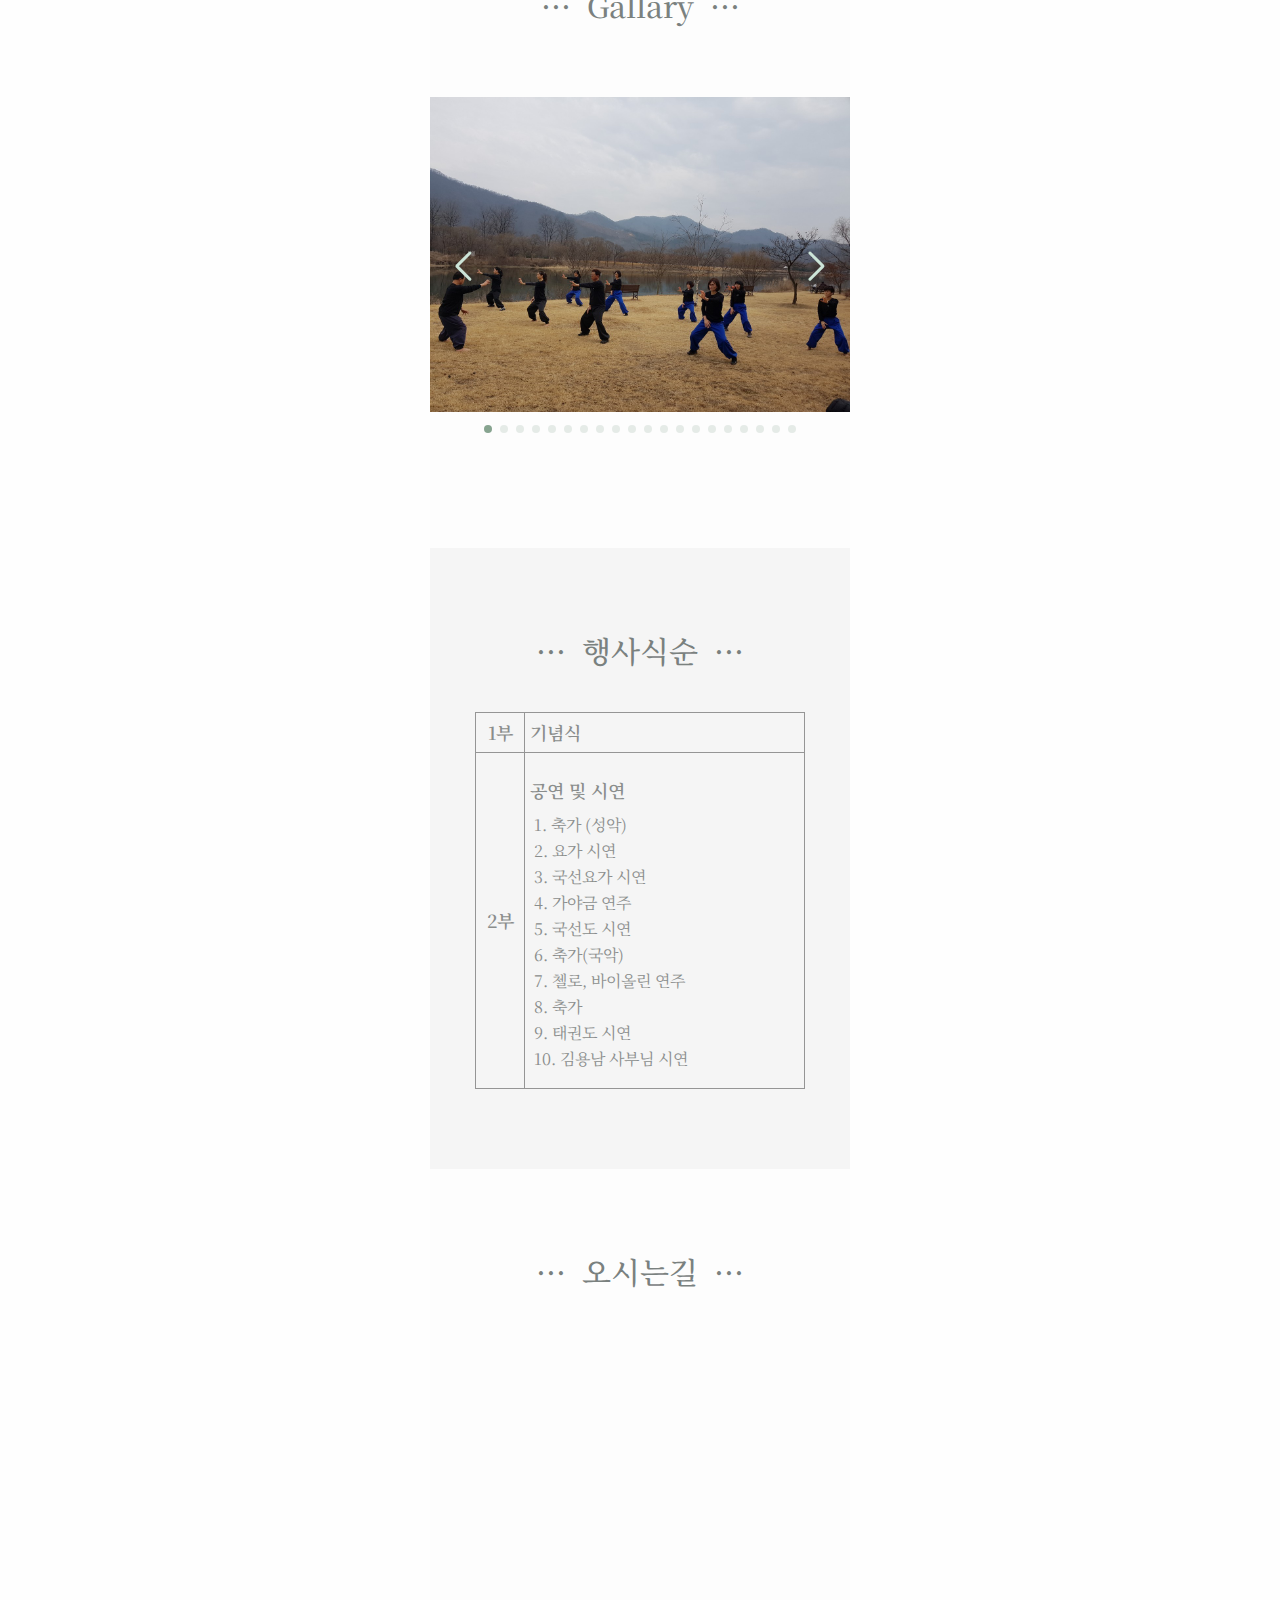
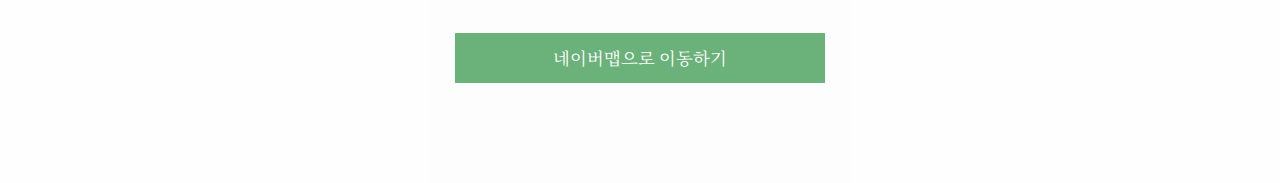
==== commit 4f2224c1: "edit10" ====
--- a/index.html
+++ b/index.html
@@ -13,22 +13,25 @@
     <meta http-equiv="X-UA-Compatible" content="IE=edge">
     <meta name="viewport" content="width=device-width, initial-scale=1.0">
     <title>(사)국선요가협회 10주년 행사 초대장</title>
+    <script type="text/javascript" src="https://openapi.map.naver.com/openapi/v3/maps.js?ncpClientId=8w8r956k16&submodules=geocoder"></script>
 </head>
+
 <body>
     <div class="content-wrap">
         <header class="screen-header">
 
             <div class="screen-header__sub-title">A FOUNDATION 10 YEARS</div>
             <div class="title__name">(사)국선요가협회</div>
-            <div class="title__main">창립 10주년</div>
+            <div class="title__main">창립 <span class="brown">10주년</span></div>
             <div class="title__invite"> <span class="brown">기념행사에</span> 초대합니다.</div>
-            <div class="title__date">2023. 6. 6. 화요일 (현충일)</div>
+            <div class="title__date">2023. 6. 6. 화 (현충일) <span style="color: rgb(236, 236, 189); font-weight: 600;">10:00AM</span> </div>
             <div class="title__place">국선요가협회 본원</div>
         </header>
 
         <!-- <div class="title__img"><img src="./img/bg.jpg" alt=""></div> -->
         
         <main class="screen-main">
+            
             <div class="screen-main__invite">
                 <div class="text-title">···&nbsp; 초대의 글 &nbsp;···</div>
                 <div class="text-contents">
@@ -51,6 +54,87 @@
                     자리를 빛내주시면 감사하겠습니다.</br></br>
                     <p>(사)국선요가협회장 산공 김용남 올림</p>
                 </div>
+            </div>
+
+            <div class="text-title">
+                ···&nbsp; Gallary &nbsp;···
+            </div>
+            <!-- Slider main container -->
+            <div class="swiper">
+                <!-- Additional required wrapper -->
+                <div class="swiper-wrapper">
+                    <!-- Slides -->
+                    <div class="swiper-slide">
+                        <img class="gallary-img" src="img/photo01.jpg" alt="photo01">
+                    </div>
+                    <div class="swiper-slide">
+                        <img class="gallary-img" src="img/photo02.jpg" alt="photo02">
+                    </div>
+                    <div class="swiper-slide">
+                        <img class="gallary-img" src="img/photo03.jpg" alt="photo03">
+                    </div>
+                    <div class="swiper-slide">
+                        <img class="gallary-img" src="img/photo04.jpg" alt="photo04">
+                    </div>
+                    <div class="swiper-slide">
+                        <img class="gallary-img" src="img/photo05.jpg" alt="photo05">
+                    </div>
+                    <div class="swiper-slide">
+                        <img class="gallary-img" src="img/photo06.jpg" alt="photo06">
+                    </div>
+                    <div class="swiper-slide">
+                        <img class="gallary-img" src="img/photo07.jpg" alt="photo07">
+                    </div>
+                    <div class="swiper-slide">
+                        <img class="gallary-img" src="img/photo08.jpg" alt="photo08">
+                    </div>
+                    <div class="swiper-slide">
+                        <img class="gallary-img" src="img/photo09.jpg" alt="photo09">
+                    </div>
+                    <div class="swiper-slide">
+                        <img class="gallary-img" src="img/photo10.jpg" alt="photo10">
+                    </div>
+                    <div class="swiper-slide">
+                        <img class="gallary-img" src="img/photo11.jpg" alt="photo11">
+                    </div>
+                    <div class="swiper-slide">
+                        <img class="gallary-img" src="img/photo12.jpg" alt="photo12">
+                    </div>
+                    <div class="swiper-slide">
+                        <img class="gallary-img" src="img/photo13.jpg" alt="photo13">
+                    </div>
+                    <div class="swiper-slide">
+                        <img class="gallary-img" src="img/photo14.jpg" alt="photo14">
+                    </div>
+                    <div class="swiper-slide">
+                        <img class="gallary-img" src="img/photo15.jpg" alt="photo15">
+                    </div>
+                    <div class="swiper-slide">
+                        <img class="gallary-img" src="img/photo16.jpg" alt="photo16">
+                    </div>
+                    <!-- <div class="swiper-slide">
+                        <img class="gallary-img" src="img/photo17.jpg" alt="photo17">
+                    </div> -->
+                    <div class="swiper-slide">
+                        <img class="gallary-img" src="img/photo18.jpg" alt="photo18">
+                    </div>
+                    <div class="swiper-slide">
+                        <img class="gallary-img" src="img/photo19.jpg" alt="photo19">
+                    </div>
+                    <div class="swiper-slide">
+                        <img class="gallary-img" src="img/photo20.jpg" alt="photo20">
+                    </div>
+                    <div class="swiper-slide">
+                        <img class="gallary-img" src="img/photo21.jpg" alt="photo21">
+                    </div>
+                </div>
+                <!-- If we need pagination -->
+                <div class="swiper-pagination"></div>
+
+                <!-- If we need navigation buttons -->
+                <div class="swiper-button-prev"></div>
+                <div class="swiper-button-next"></div>
+                
             </div>
             <div class="screen-main__event">
                 <div class="text-title">···&nbsp; 행사식순 &nbsp;···</div>
@@ -81,98 +165,24 @@
                                     <p class="event-order-sub">&nbsp;10. 김용남 사부님 시연</p>
                                 </td>
                             </tr>
-                            <tr>
-                                <th rowspan="1">3부</th>
-                                <td class="event-order">회원발표회</td>
-                            </tr>
                         </tbody>
                     </table>
                 </div>
             </div>
 
 
-            <div class="text-title">···&nbsp; Gallary &nbsp;···</div>
-                <!-- Slider main container -->
-                <div class="swiper">
-                    <!-- Additional required wrapper -->
-                    <div class="swiper-wrapper">
-                        <!-- Slides -->
-                        <div class="swiper-slide">
-                            <img class="gallary-img" src="img/photo01.jpg" alt="photo01">
-                        </div>
-                        <div class="swiper-slide">
-                            <img class="gallary-img" src="img/photo02.jpg" alt="photo02">
-                        </div>
-                        <div class="swiper-slide">
-                            <img class="gallary-img" src="img/photo03.jpg" alt="photo03">
-                        </div>
-                        <div class="swiper-slide">
-                            <img class="gallary-img" src="img/photo04.jpg" alt="photo04">
-                        </div>
-                        <div class="swiper-slide">
-                            <img class="gallary-img" src="img/photo05.jpg" alt="photo05">
-                        </div>
-                        <div class="swiper-slide">
-                            <img class="gallary-img" src="img/photo06.jpg" alt="photo06">
-                        </div>
-                        <div class="swiper-slide">
-                            <img class="gallary-img" src="img/photo07.jpg" alt="photo07">
-                        </div>
-                        <div class="swiper-slide">
-                            <img class="gallary-img" src="img/photo08.jpg" alt="photo08">
-                        </div>
-                        <div class="swiper-slide">
-                            <img class="gallary-img" src="img/photo09.jpg" alt="photo09">
-                        </div>
-                        <div class="swiper-slide">
-                            <img class="gallary-img" src="img/photo10.jpg" alt="photo10">
-                        </div>
-                        <div class="swiper-slide">
-                            <img class="gallary-img" src="img/photo11.jpg" alt="photo11">
-                        </div>
-                        <div class="swiper-slide">
-                            <img class="gallary-img" src="img/photo12.jpg" alt="photo12">
-                        </div>
-                        <div class="swiper-slide">
-                            <img class="gallary-img" src="img/photo13.jpg" alt="photo13">
-                        </div>
-                        <div class="swiper-slide">
-                            <img class="gallary-img" src="img/photo14.jpg" alt="photo14">
-                        </div>
-                        <div class="swiper-slide">
-                            <img class="gallary-img" src="img/photo15.jpg" alt="photo15">
-                        </div>
-                        <div class="swiper-slide">
-                            <img class="gallary-img" src="img/photo16.jpg" alt="photo16">
-                        </div>
-                        <!-- <div class="swiper-slide">
-                            <img class="gallary-img" src="img/photo17.jpg" alt="photo17">
-                        </div> -->
-                        <div class="swiper-slide">
-                            <img class="gallary-img" src="img/photo18.jpg" alt="photo18">
-                        </div>
-                        <div class="swiper-slide">
-                            <img class="gallary-img" src="img/photo19.jpg" alt="photo19">
-                        </div>
-                        <div class="swiper-slide">
-                            <img class="gallary-img" src="img/photo20.jpg" alt="photo20">
-                        </div>
-                        <div class="swiper-slide">
-                            <img class="gallary-img" src="img/photo21.jpg" alt="photo21">
-                        </div>
-                    </div>
-                    <!-- If we need pagination -->
-                    <div class="swiper-pagination"></div>
-
-                    <!-- If we need navigation buttons -->
-                    <div class="swiper-button-prev"></div>
-                    <div class="swiper-button-next"></div>
-                    
-                </div>
+            <div class="screen-main__map">
+                <div class="text-title">···&nbsp; 오시는길 &nbsp;···</div>
+                <div id="map" style="width:370px; height:300px;"></div>
+                <div class="link-map-btn">
+                    <a href="https://naver.me/FLKFrUXj" target="blank">네이버맵으로 이동하기</a>
+                </div>
+            </div>    
 
 
 
         </main>
+        
     </div>
     <script>
         const swiper = new Swiper('.swiper', {
@@ -196,7 +206,51 @@
             el: '.swiper-scrollbar',
           },
         });
-    
+        //37.463374, 127.326018
+        
+        var map = new naver.maps.Map('map', {
+            center: new naver.maps.LatLng(37.463374, 127.326018), // 잠실 롯데월드를 중심으로 하는 지도
+            zoom: 15
+        });
+        var marker = new naver.maps.Marker({
+            position: new naver.maps.LatLng(37.463374, 127.326018),
+            map: map
+        });
+
+        
+        // var HOME_PATH = window.HOME_PATH || '.';
+
+        // var cityhall = new naver.maps.LatLng(37.463374, 127.326018),
+        //     map = new naver.maps.Map('map', {
+        //         center: cityhall.destinationPoint(0, 500),
+        //         zoom: 14
+        //     }),
+        //     marker = new naver.maps.Marker({
+        //         map: map,
+        //         position: cityhall
+        //     });
+
+        // var contentString = [
+        //         '<div class="iw_inner">',
+        //         '   <h3>국선요가본원</h3>',
+        //         // '   <p>경기 광주시 퇴촌면 천진암로 527<br />',
+        //         '   </p>',
+        //         '</div>'
+        //     ].join('');
+
+        // var infowindow = new naver.maps.InfoWindow({
+        //     content: contentString
+        // });
+
+        // naver.maps.Event.addListener(marker, "click", function(e) {
+        //     if (infowindow.getMap()) {
+        //         infowindow.close();
+        //     } else {
+        //         infowindow.open(map, marker);
+        //     }
+        // });
+
+        // infowindow.open(map, marker);
     </script>
 </body>
 </html>--- a/css/styles.css
+++ b/css/styles.css
@@ -2,8 +2,7 @@
   box-sizing: border-box;
   font-size: 17px;
   font-family: "Noto Serif KR", serif;
-  background-color: rgb(255, 255, 255);
-  color: #9b938e;
+  background-color: #fefefe;
   margin: 0 auto;
   display: flex;
   flex-direction: column;
@@ -20,14 +19,15 @@
   width: 100%;
   text-align: center;
   color: #fdfef9;
-  background-color: #333333;
-  background-image: url("https://yuneelee.github.io/InviteYoga/img/bg-dark.jpg");
+  background-color: #333534;
+  /* background-image: url("https://yuneelee.github.io/InviteYoga/img/bg-green.jpg"); */
+  background-image: url("/img/bg-green.jpg");
   background-repeat: no-repeat;
   background-size: cover;
 }
 
 .brown {
-  color: #bcb2ab;
+  color: #3b4b40;
 }
 .title__img {
   display: inline-block;
@@ -55,13 +55,13 @@
 .title__date {
   margin-top: 100px;
   color: #fefefe;
-  font-size: 24px;
+  font-size: 22px;
   letter-spacing: -1px;
 }
 .title__place {
   margin-top: 15px;
   margin-bottom: 70px;
-  color: #ebebea;
+  color: #fefefe;
   font-size: 18px;
   letter-spacing: -1px;
 }
@@ -71,7 +71,7 @@
   flex-direction: column;
   align-items: center;
   margin: 0;
-  color: #89807a;
+  color: #8a8d8c;
   text-align: center;
   background-color: #fdfdfd;
 }
@@ -89,15 +89,15 @@
 }
 .screen-main__invite {
   line-height: 28px;
-  background-color: #fdfbee;
-  width: 100%;
-  color: #7d7975;
+  background-color: #f5f5f5;
+  width: 100%;
+  color: #7b827f;
 }
 .text-title {
   font-size: 30px;
   font-weight: 500;
   margin: 80px 0 40px 0;
-  color: #7d7975;
+  color: #7a817f;
 }
 
 .text-contents {
@@ -114,7 +114,7 @@
   flex-direction: column;
   align-items: center;
   width: 100%;
-  background-color: #f2f2f2;
+  background-color: #f5f5f5;
 }
 .screen-main__event__text-title {
   font-size: 20px;
@@ -169,9 +169,32 @@
 .swiper-button-next:after {
   font-size: 1.8rem !important;
   font-weight: 1000 !important;
+  color: #cce4d8;
+}
+
+.swiper-pagination-bullet {
+  background: rgb(135, 164, 144) !important;
+}
+.screen-main__map {
+  display: flex;
+  flex-direction: column;
+  align-items: center;
+  margin-bottom: 100px;
+}
+#map {
+}
+.link-map-btn {
+  width: 370px;
+  height: 50px;
+  /* border: 1px solid black; */
+  background-color: rgb(107, 177, 122);
+  display: flex;
+  flex-direction: column;
+  align-items: center;
+  justify-content: center;
+}
+.link-map-btn a {
+  font-size: 13pt;
   color: #fefefe;
-}
-
-.swiper-pagination-bullet {
-  background: black !important;
-}
+  text-decoration: none;
+}
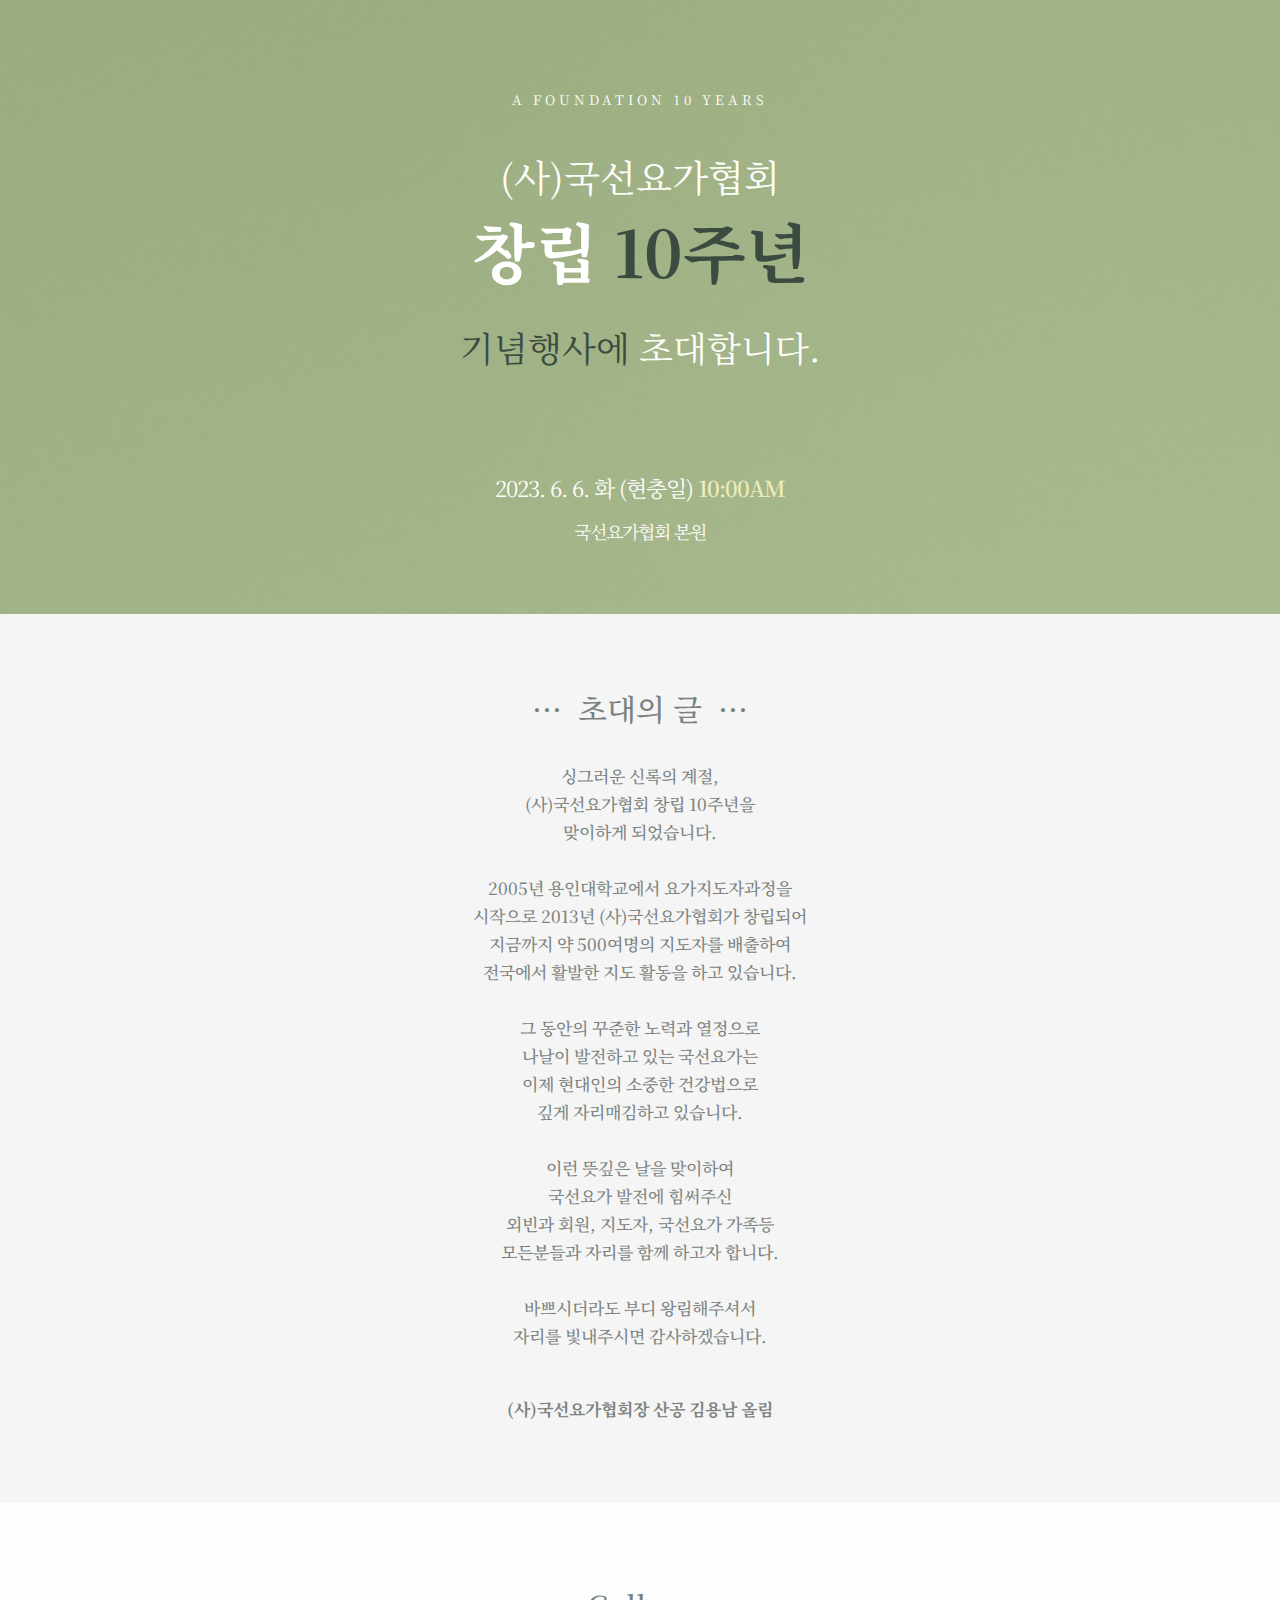
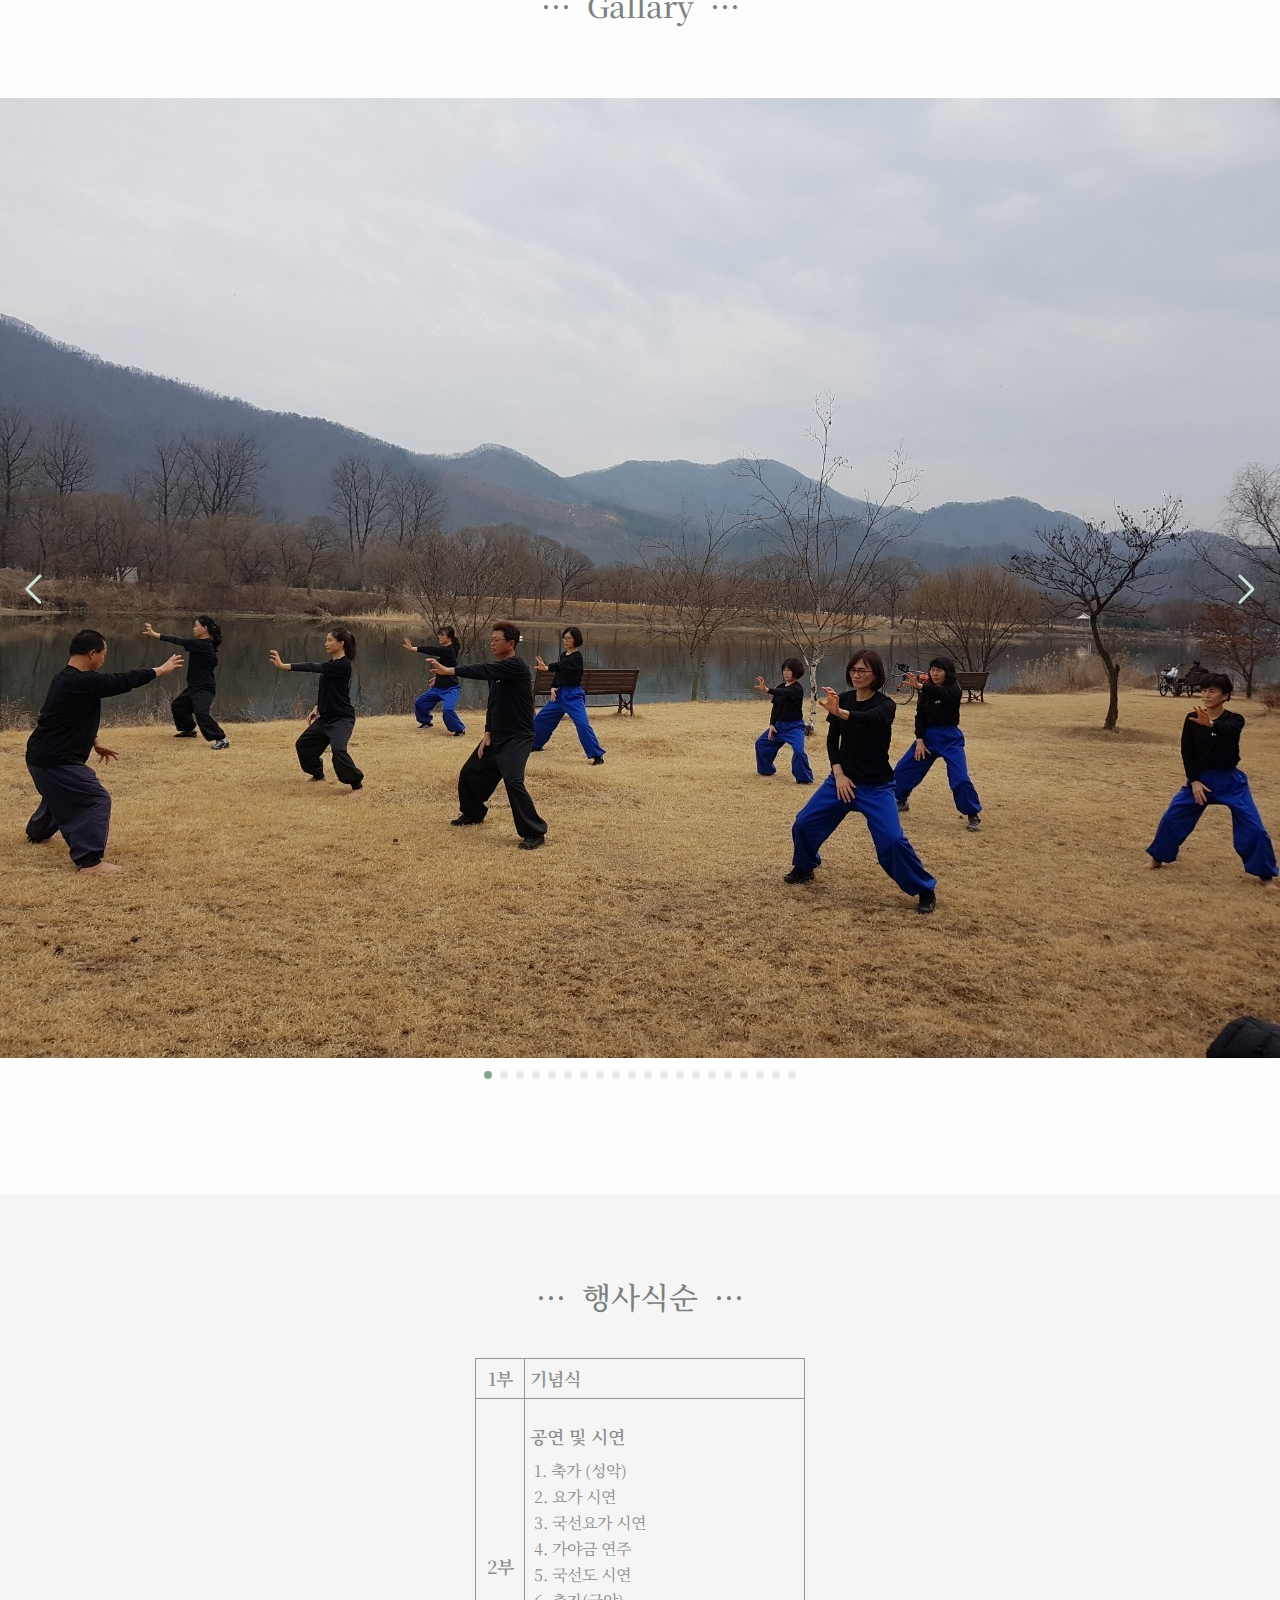
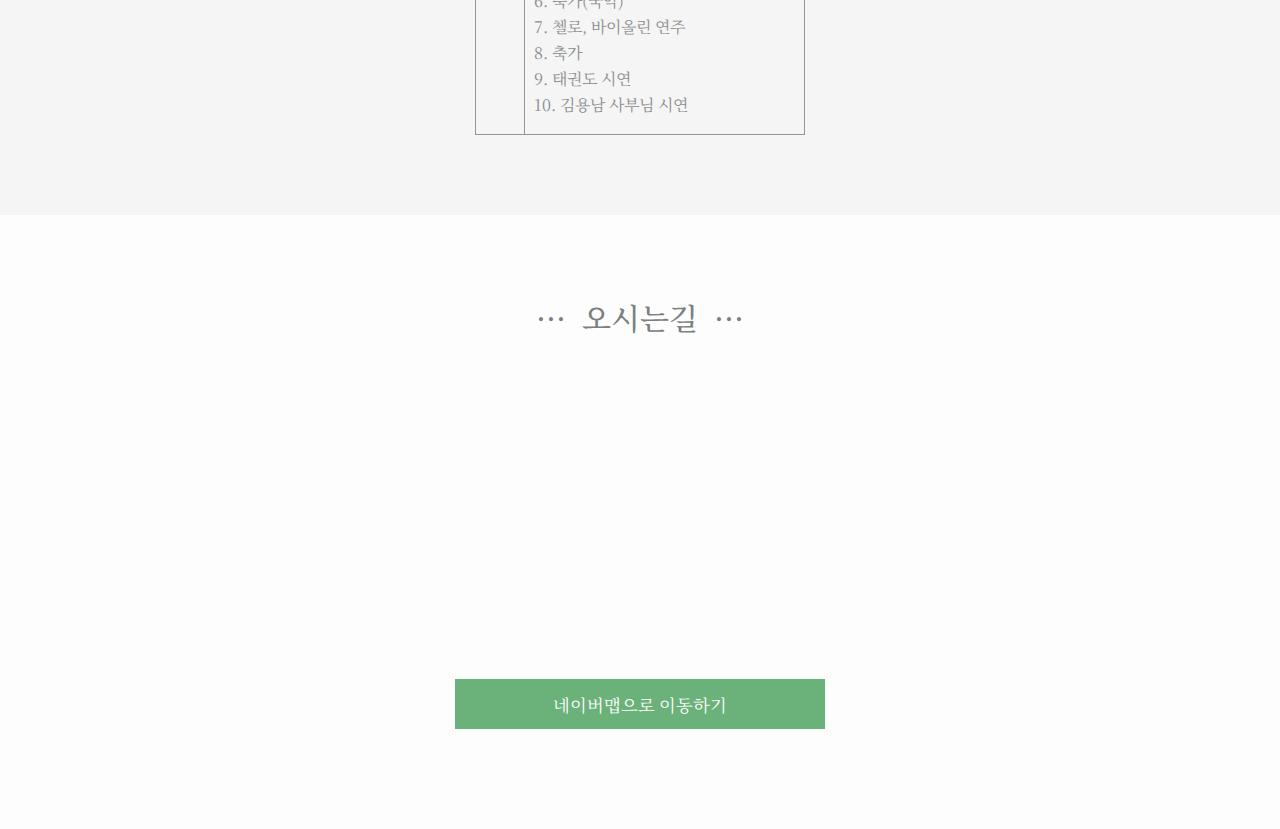
==== commit cb1344a0: "edit12" ====
--- a/index.html
+++ b/index.html
@@ -5,13 +5,17 @@
 
     <link rel="stylesheet" href="https://unpkg.com/swiper@8/swiper-bundle.min.css"/>
     <script src="https://unpkg.com/swiper@8/swiper-bundle.min.js"></script>
-    
     <link rel="preconnect" href="https://fonts.googleapis.com">
-<link rel="preconnect" href="https://fonts.gstatic.com" crossorigin>
-<link href="https://fonts.googleapis.com/css2?family=Noto+Serif+KR:wght@300;400;500;600;700;900&family=Open+Sans:wght@400;600;700&display=swap" rel="stylesheet">
+    <link rel="preconnect" href="https://fonts.gstatic.com" crossorigin>
+    <link href="https://fonts.googleapis.com/css2?family=Noto+Serif+KR:wght@300;400;500;600;700;900&family=Open+Sans:wght@400;600;700&display=swap" rel="stylesheet">
     <meta charset="UTF-8">
     <meta http-equiv="X-UA-Compatible" content="IE=edge">
     <meta name="viewport" content="width=device-width, initial-scale=1.0">
+    <meta property="og:url" content="https://yuneelee.github.io/InviteYoga/">
+    <meta property="og:title" content="국선요가협회 10주년 초대장">
+    <meta property="og:type" content="website">
+    <meta property="og:image" content="https://yuneelee.github.io/InviteYoga/img/bg-green.jpg">
+    <meta property="og:description" content="23.6.6.화 10주년 기념행사에 초대합니다.">
     <title>(사)국선요가협회 10주년 행사 초대장</title>
     <script type="text/javascript" src="https://openapi.map.naver.com/openapi/v3/maps.js?ncpClientId=8w8r956k16&submodules=geocoder"></script>
 </head>
--- a/css/styles.css
+++ b/css/styles.css
@@ -10,8 +10,8 @@
 }
 
 .content-wrap {
-  width: 420px;
-  /* width: 100%; */
+  /* width: 420px; */
+  width: 100%;
   display: flex;
   flex-direction: column;
 }
@@ -20,8 +20,8 @@
   text-align: center;
   color: #fdfef9;
   background-color: #333534;
-  /* background-image: url("https://yuneelee.github.io/InviteYoga/img/bg-green.jpg"); */
-  background-image: url("/img/bg-green.jpg");
+  background-image: url("https://yuneelee.github.io/InviteYoga/img/bg-green.jpg");
+  /* background-image: url("/img/bg-green.jpg"); */
   background-repeat: no-repeat;
   background-size: cover;
 }
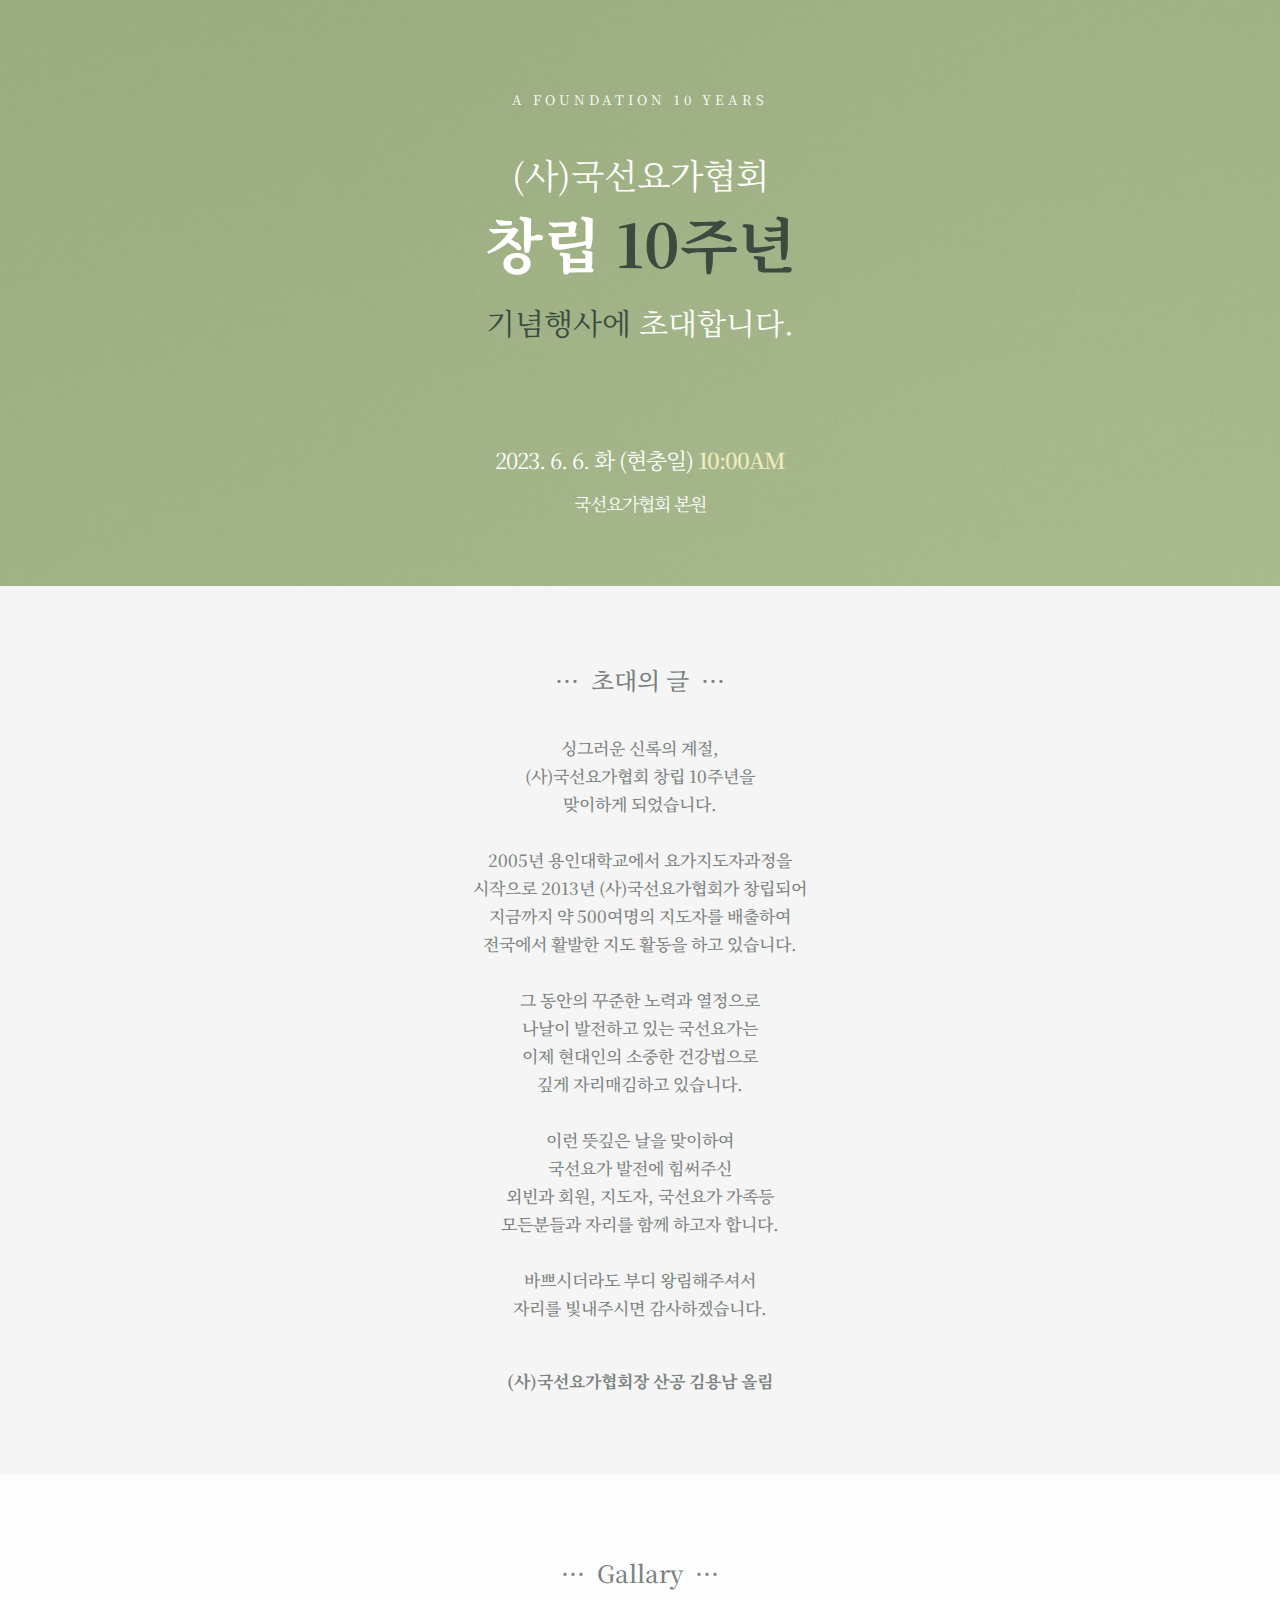
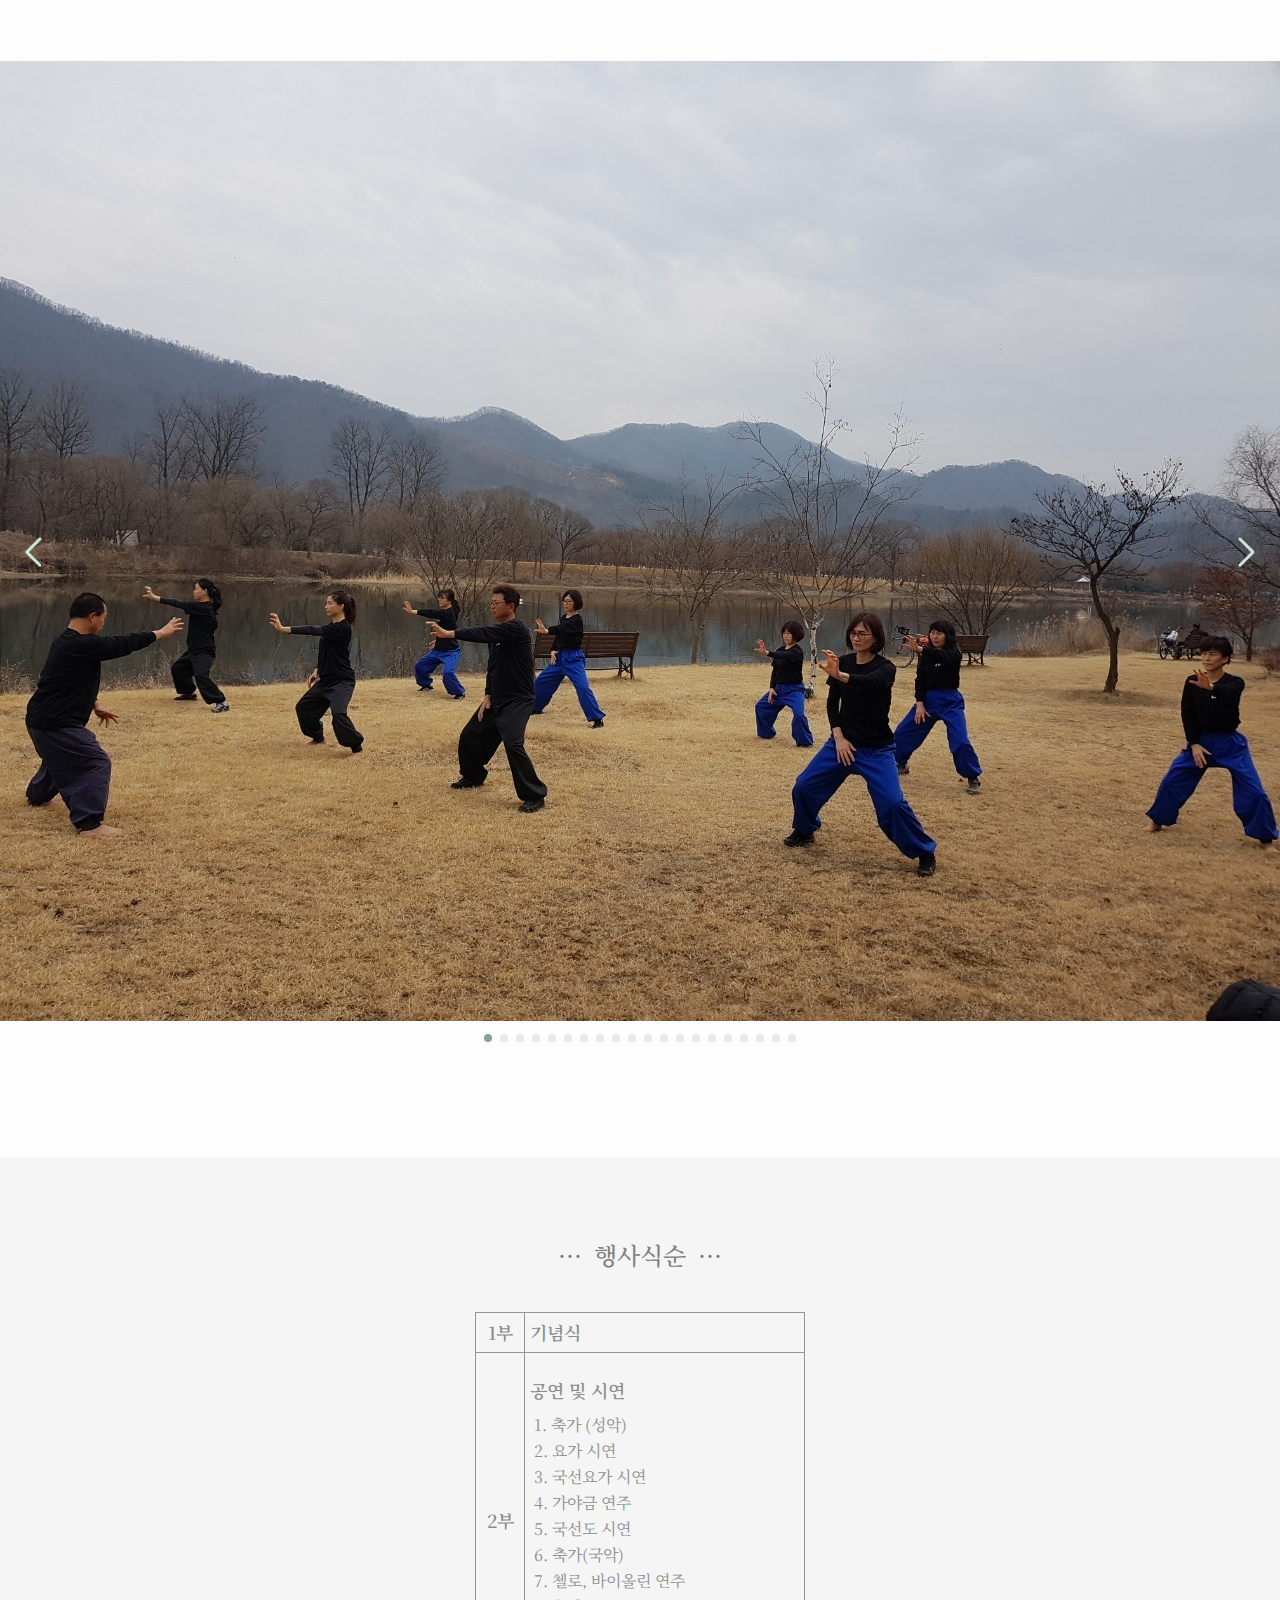
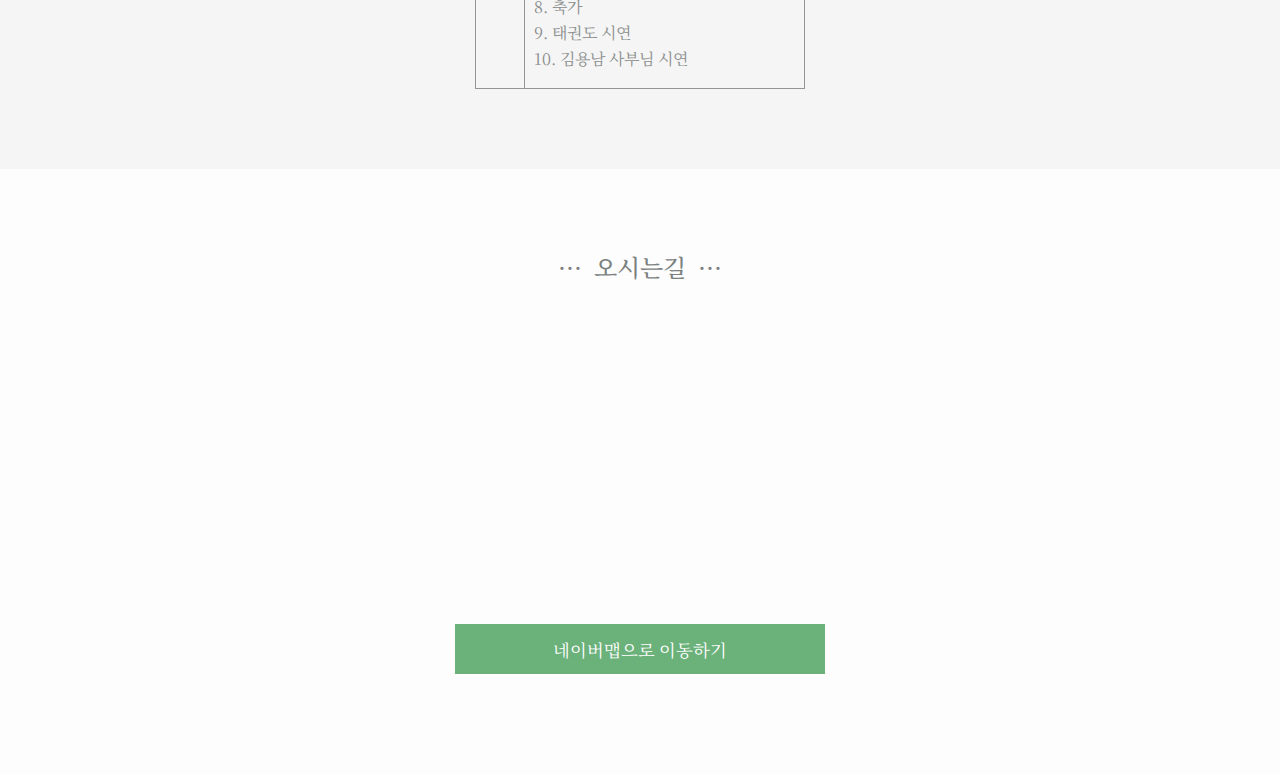
==== commit cfcd9416: "edit14" ====
--- a/index.html
+++ b/index.html
@@ -14,8 +14,8 @@
     <meta property="og:url" content="https://yuneelee.github.io/InviteYoga/">
     <meta property="og:title" content="국선요가협회 10주년 초대장">
     <meta property="og:type" content="website">
-    <meta property="og:image" content="https://yuneelee.github.io/InviteYoga/img/bg-green.jpg">
-    <meta property="og:description" content="23.6.6.화 10주년 기념행사에 초대합니다.">
+    <meta property="og:image" content="https://yuneelee.github.io/InviteYoga/img/thum.jpg">
+    <meta property="og:description" content="6월6일 현충일 10:00AM">
     <title>(사)국선요가협회 10주년 행사 초대장</title>
     <script type="text/javascript" src="https://openapi.map.naver.com/openapi/v3/maps.js?ncpClientId=8w8r956k16&submodules=geocoder"></script>
 </head>
--- a/css/styles.css
+++ b/css/styles.css
@@ -39,17 +39,17 @@
   letter-spacing: 4px;
 }
 .title__name {
-  font-size: 28pt;
+  font-size: 26pt;
   margin-top: 40px;
 }
 .title__main {
-  font-size: 65px;
+  font-size: 60px;
   font-weight: 700;
   color: #ffffff;
 }
 .title__invite {
-  margin-top: 25px;
-  font-size: 35px;
+  margin-top: 15px;
+  font-size: 30px;
   font-weight: 400;
 }
 .title__date {
@@ -94,7 +94,7 @@
   color: #7b827f;
 }
 .text-title {
-  font-size: 30px;
+  font-size: 24px;
   font-weight: 500;
   margin: 80px 0 40px 0;
   color: #7a817f;
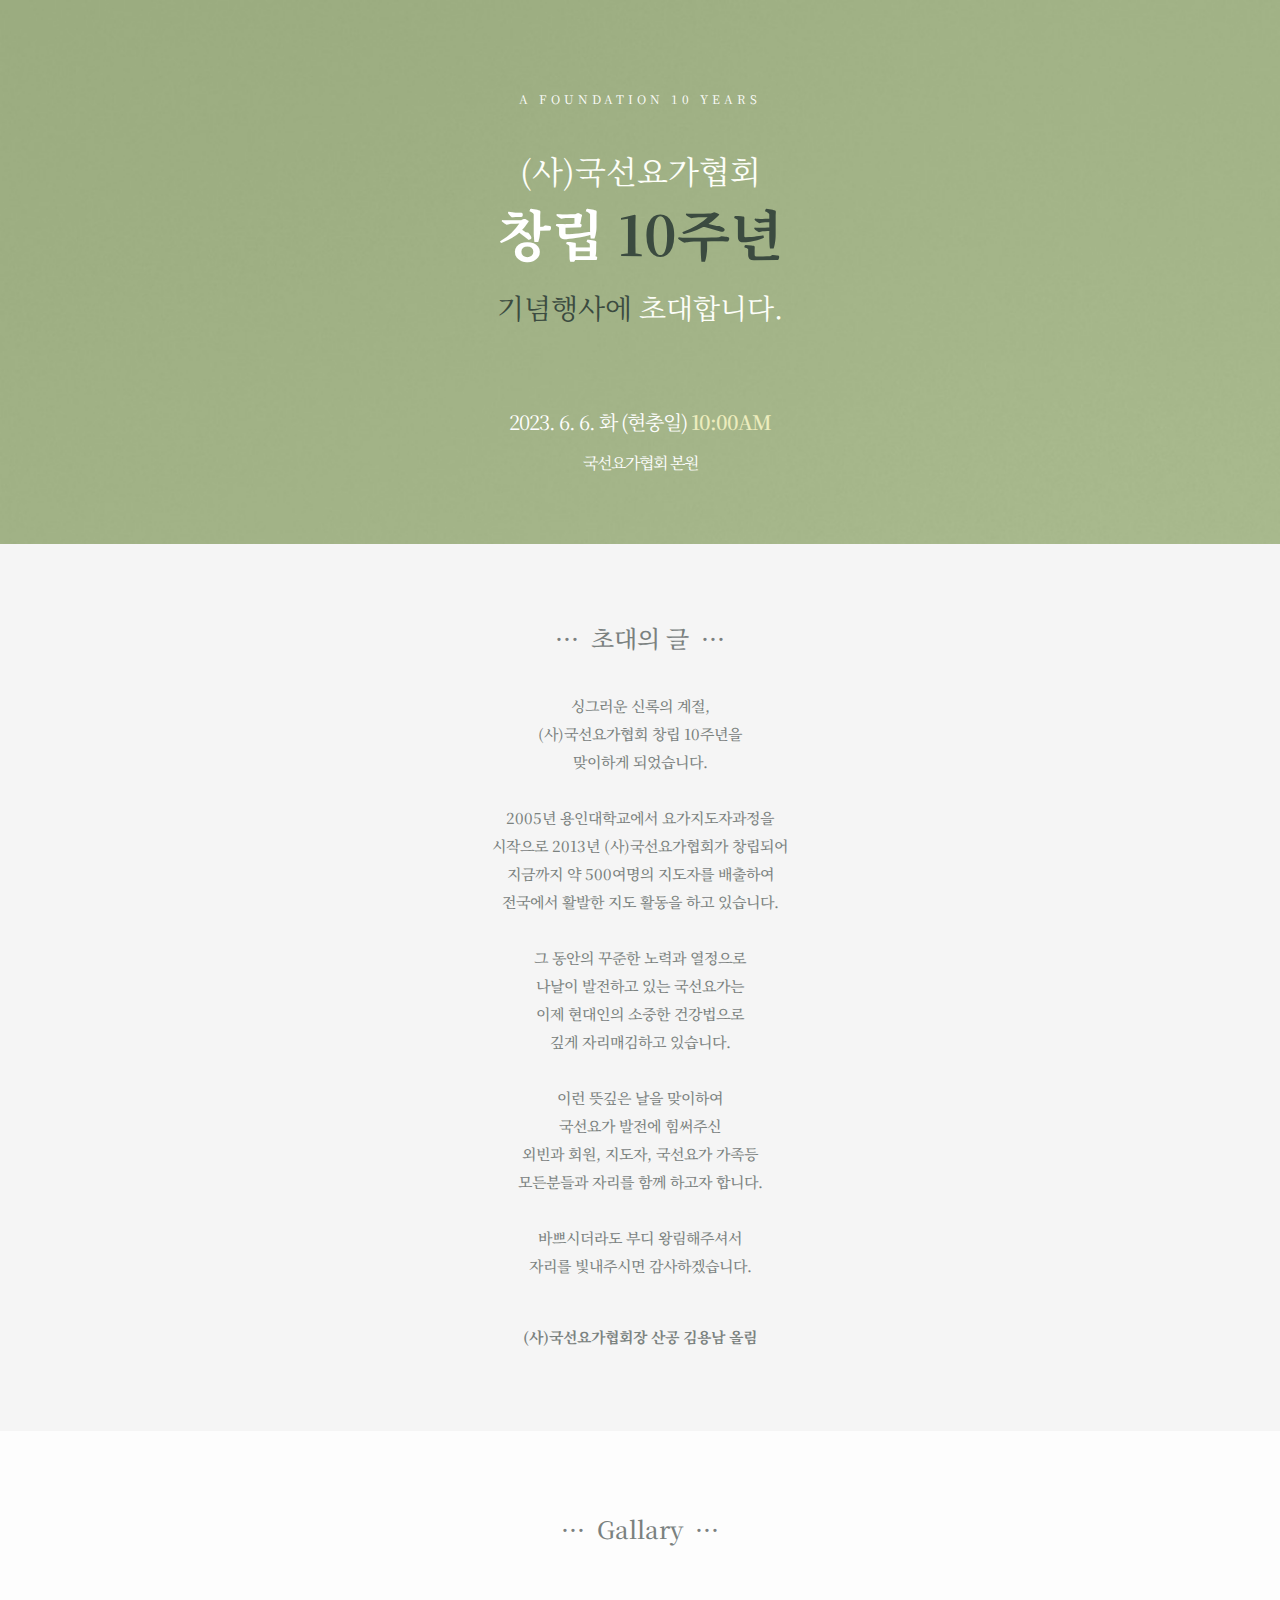
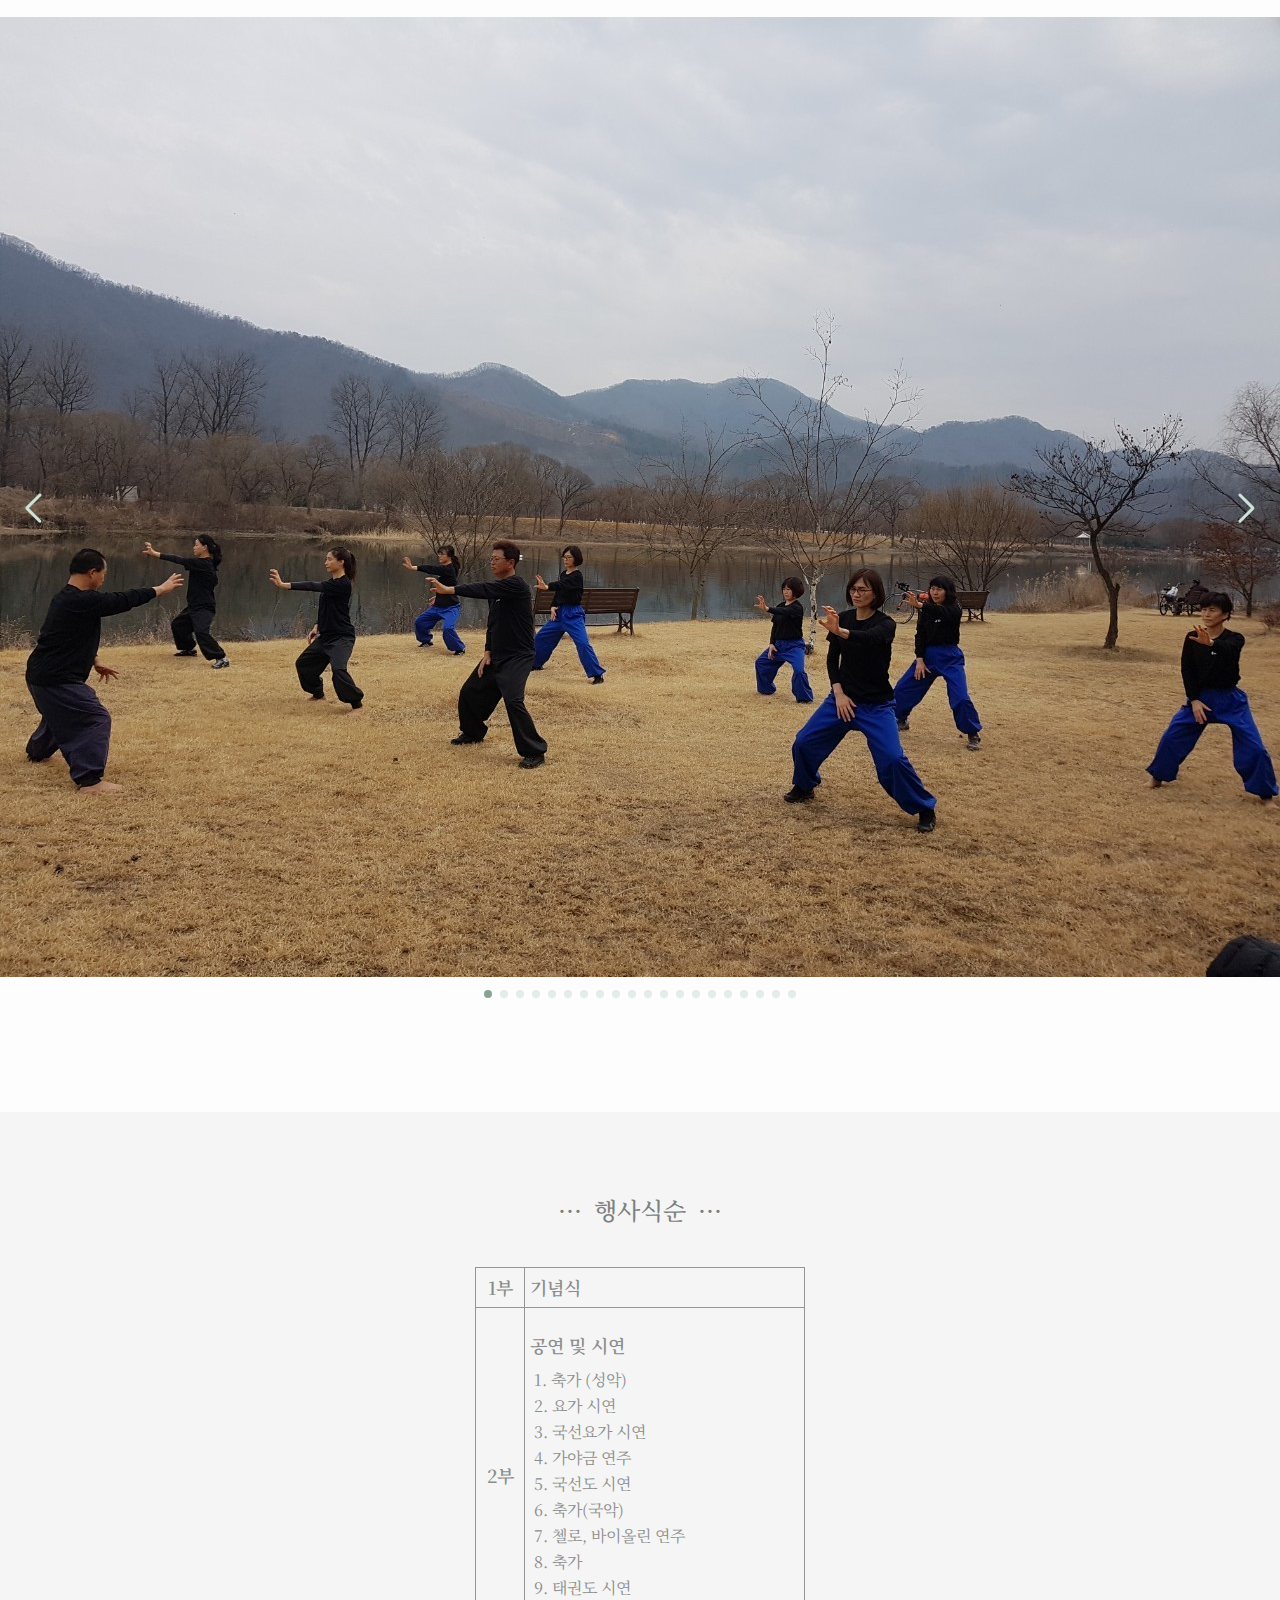
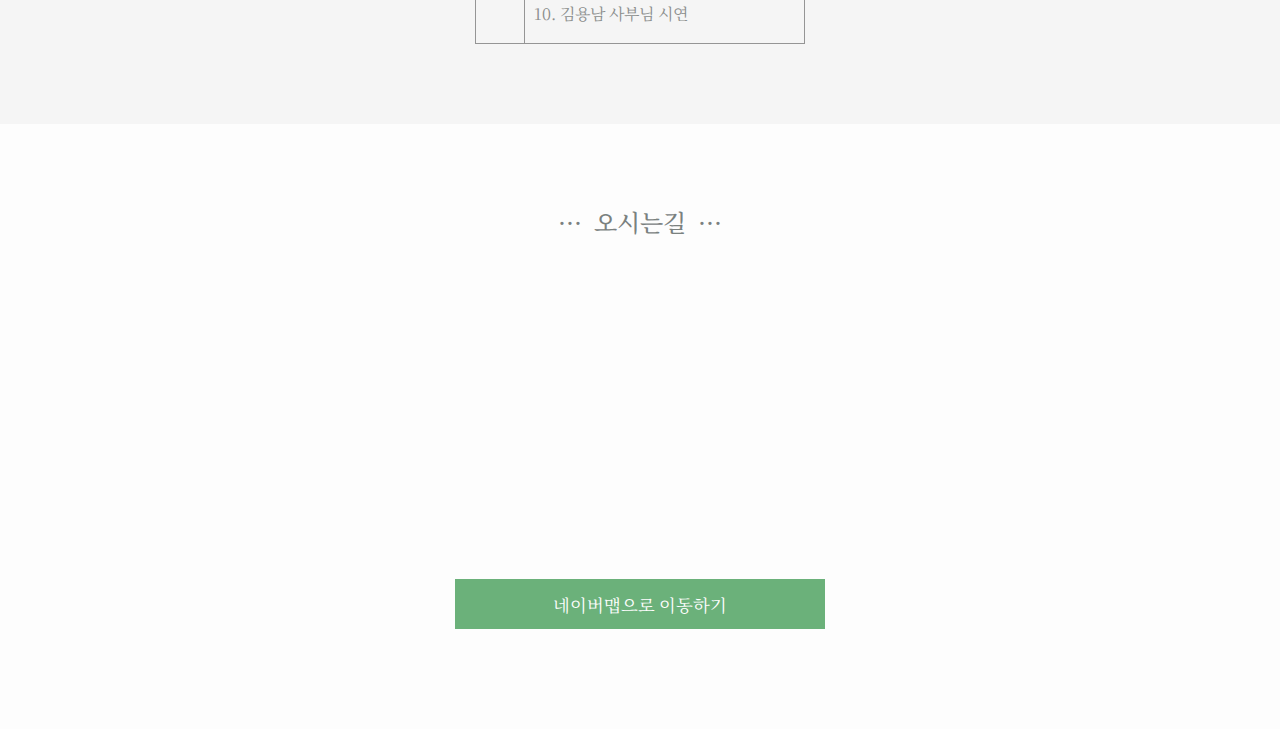
==== commit 55e5d429: "edit16" ====
--- a/index.html
+++ b/index.html
@@ -15,7 +15,7 @@
     <meta property="og:title" content="국선요가협회 10주년 초대장">
     <meta property="og:type" content="website">
     <meta property="og:image" content="https://yuneelee.github.io/InviteYoga/img/thum.jpg">
-    <meta property="og:description" content="6월6일 현충일 10:00AM">
+    <meta property="og:description" content="6/6 현충일 10:00AM">
     <title>(사)국선요가협회 10주년 행사 초대장</title>
     <script type="text/javascript" src="https://openapi.map.naver.com/openapi/v3/maps.js?ncpClientId=8w8r956k16&submodules=geocoder"></script>
 </head>
--- a/css/styles.css
+++ b/css/styles.css
@@ -1,6 +1,6 @@
 body {
   box-sizing: border-box;
-  font-size: 17px;
+  font-size: 15px;
   font-family: "Noto Serif KR", serif;
   background-color: #fefefe;
   margin: 0 auto;
@@ -34,35 +34,35 @@
 }
 .screen-header__sub-title {
   margin-top: 90px;
-  font-size: 10pt;
+  font-size: 9pt;
   color: #ffffff;
   letter-spacing: 4px;
 }
 .title__name {
-  font-size: 26pt;
+  font-size: 24pt;
   margin-top: 40px;
 }
 .title__main {
-  font-size: 60px;
+  font-size: 55px;
   font-weight: 700;
   color: #ffffff;
 }
 .title__invite {
   margin-top: 15px;
-  font-size: 30px;
+  font-size: 28px;
   font-weight: 400;
 }
 .title__date {
-  margin-top: 100px;
+  margin-top: 80px;
   color: #fefefe;
-  font-size: 22px;
+  font-size: 20px;
   letter-spacing: -1px;
 }
 .title__place {
   margin-top: 15px;
   margin-bottom: 70px;
   color: #fefefe;
-  font-size: 18px;
+  font-size: 16px;
   letter-spacing: -1px;
 }
 
